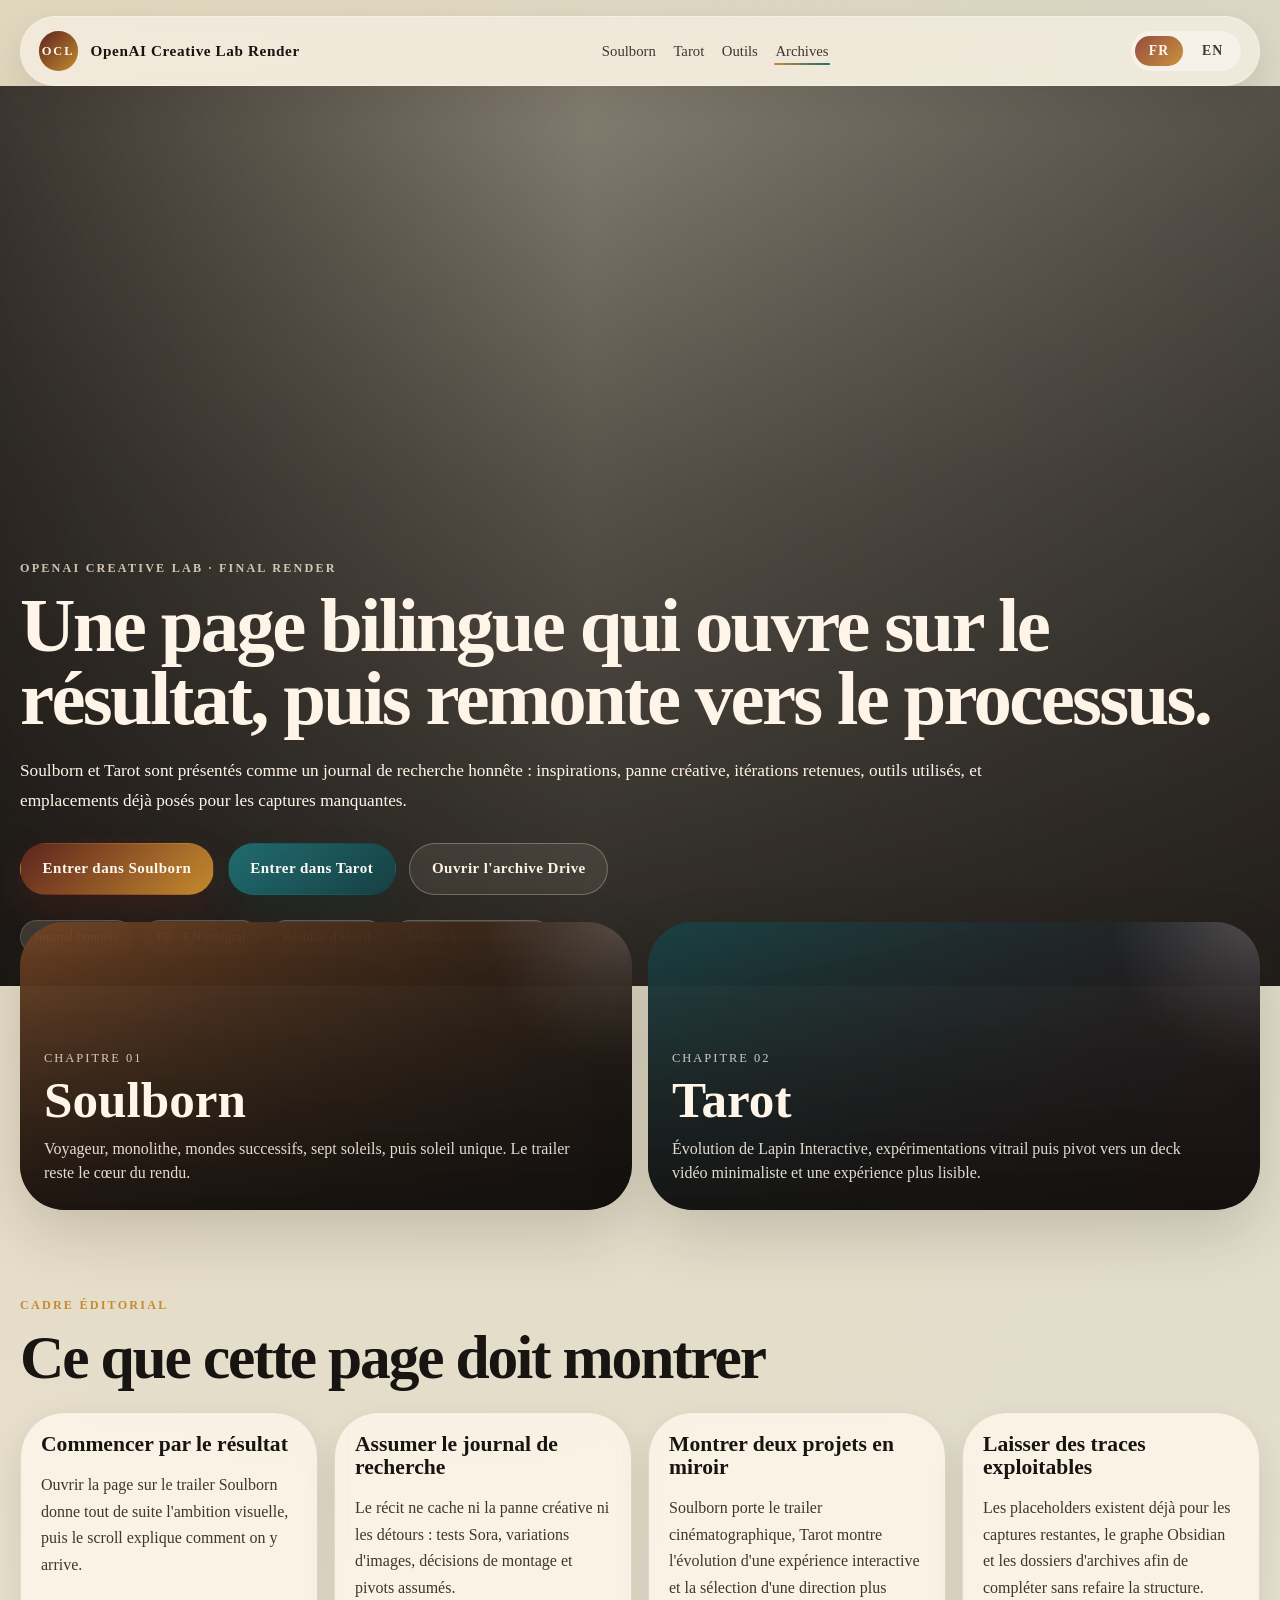
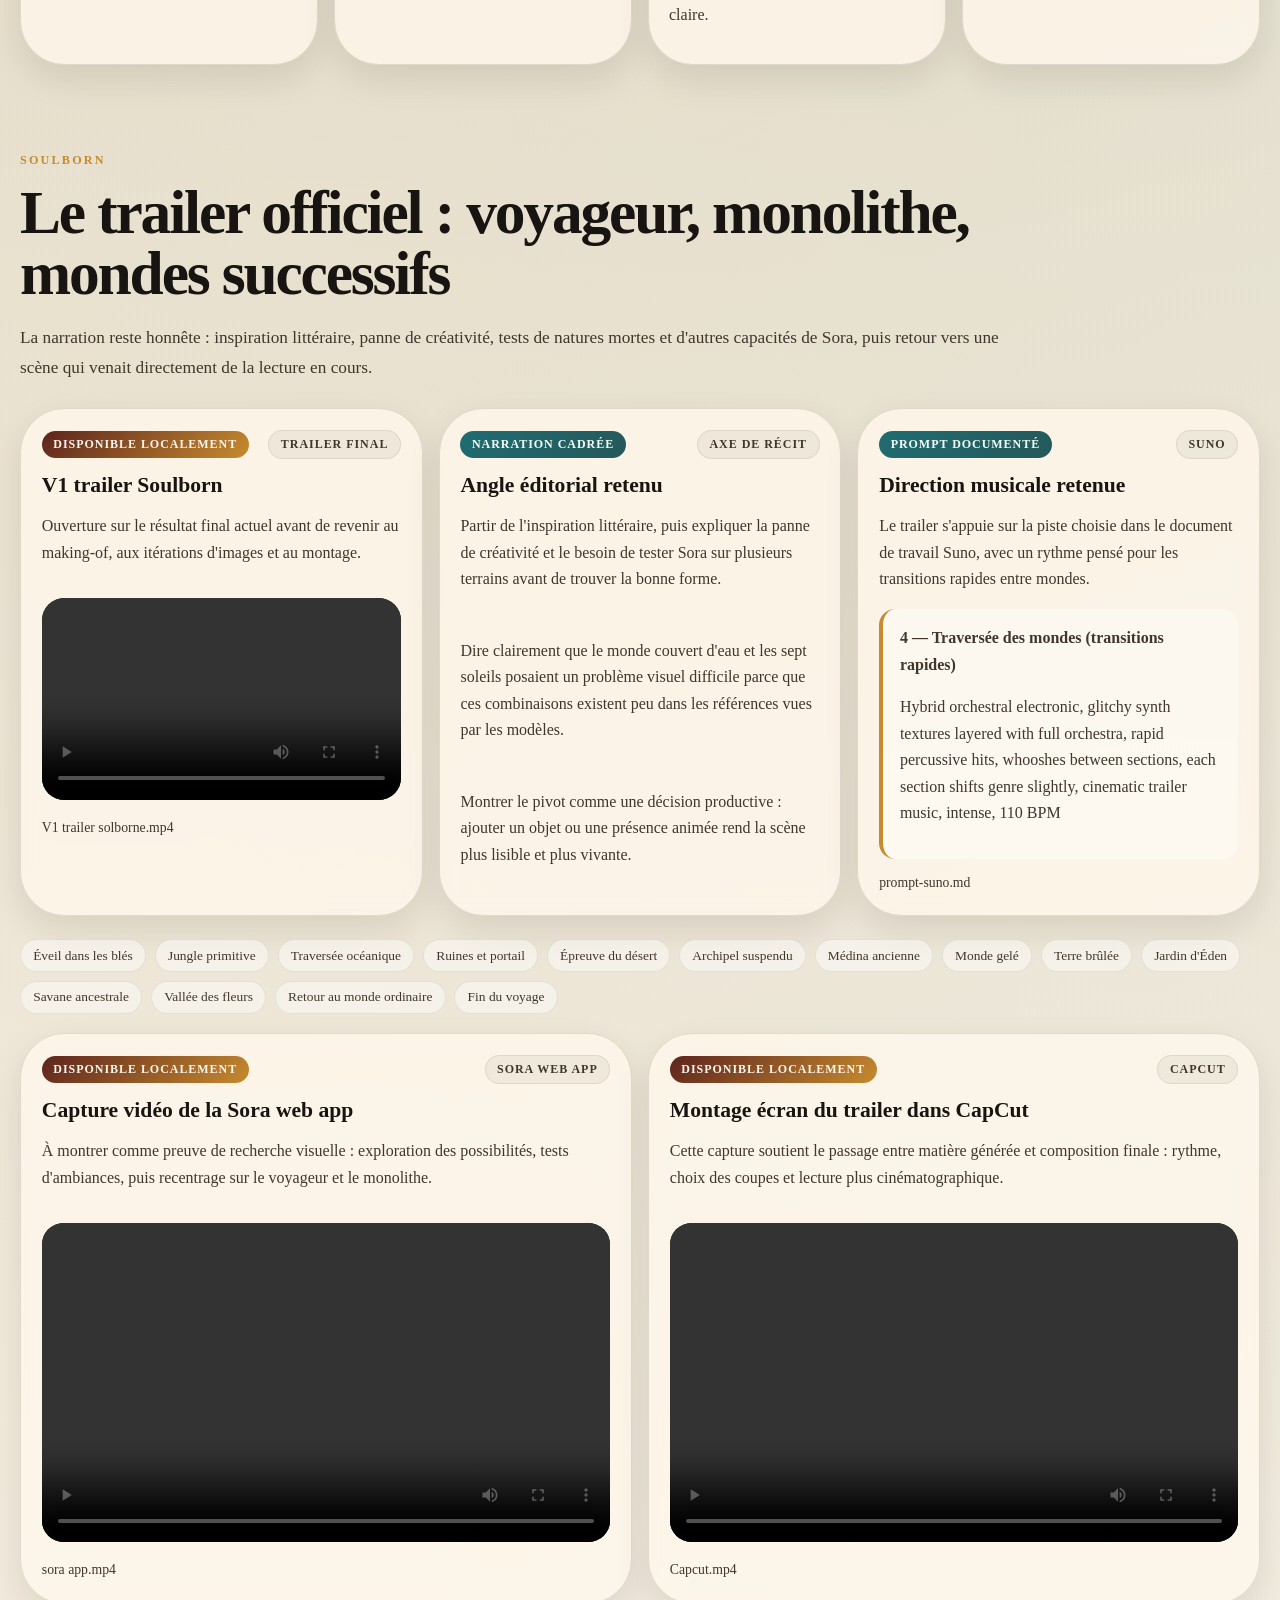
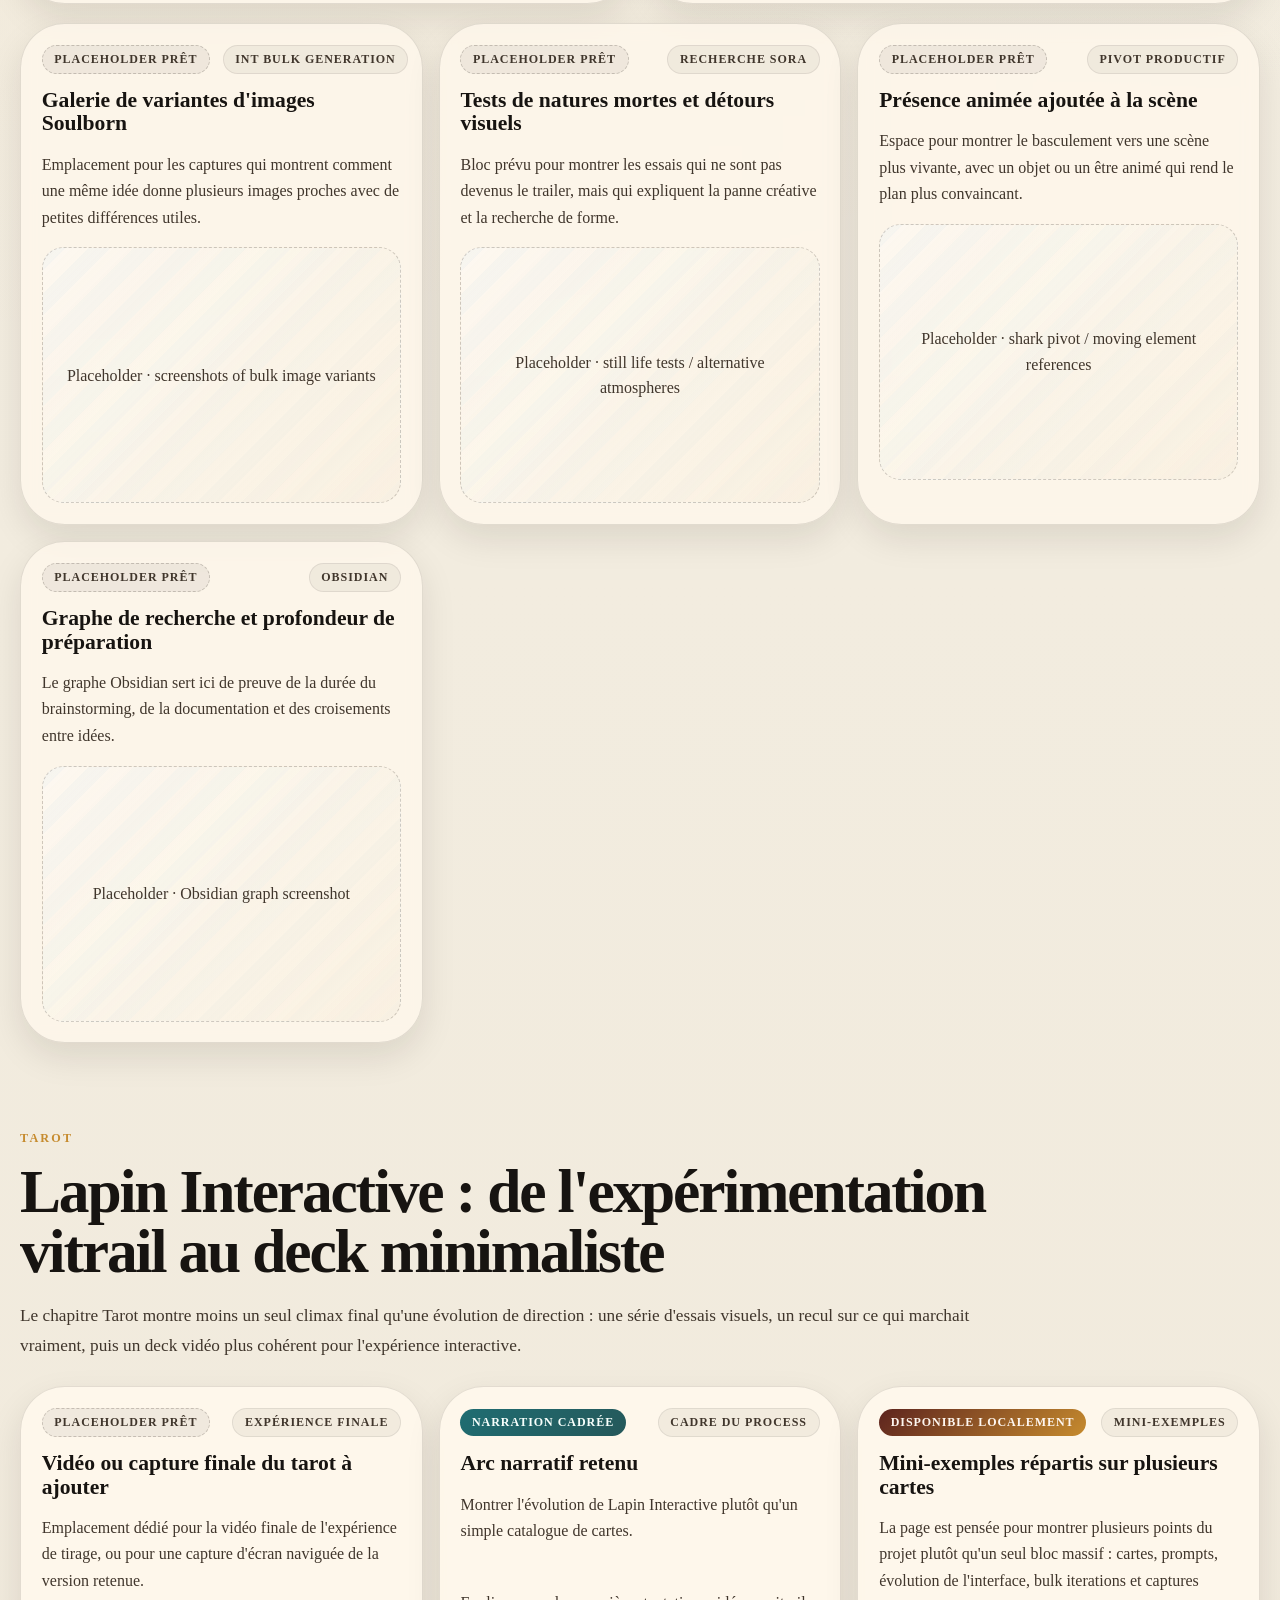
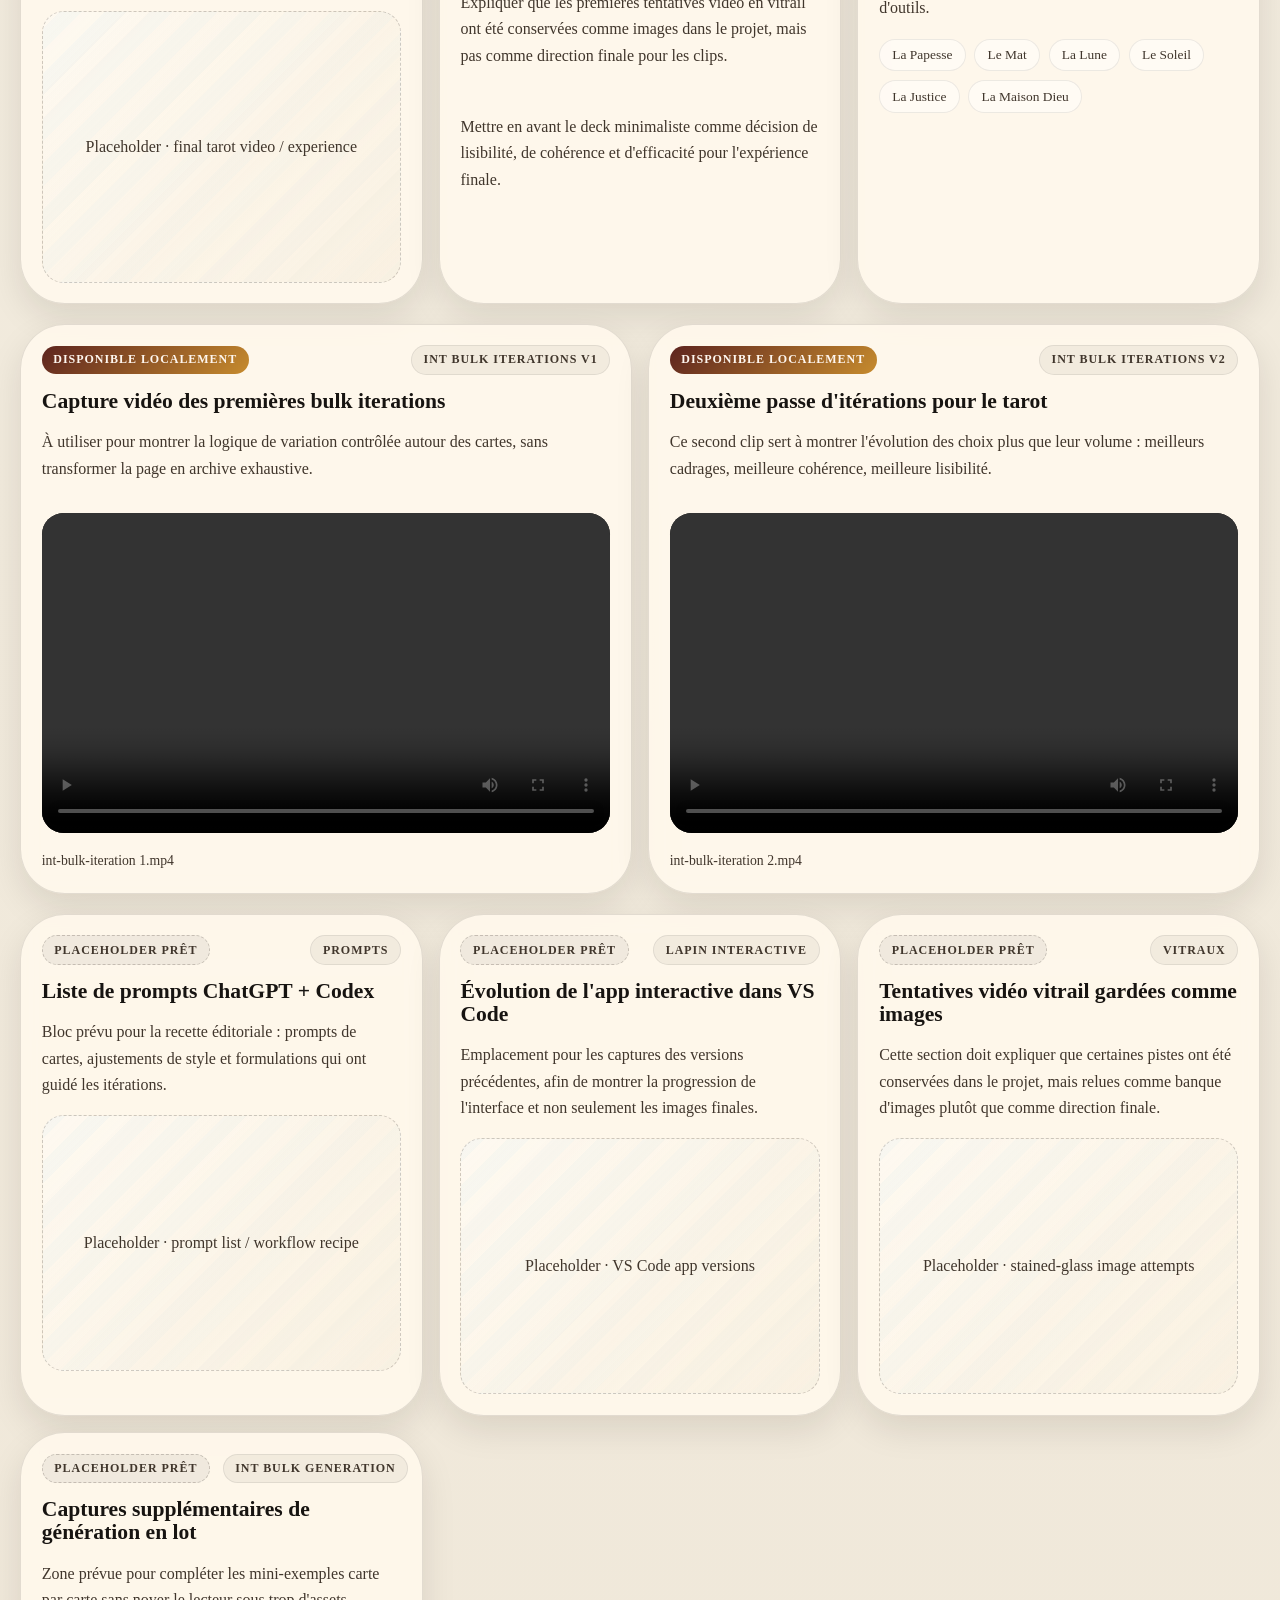
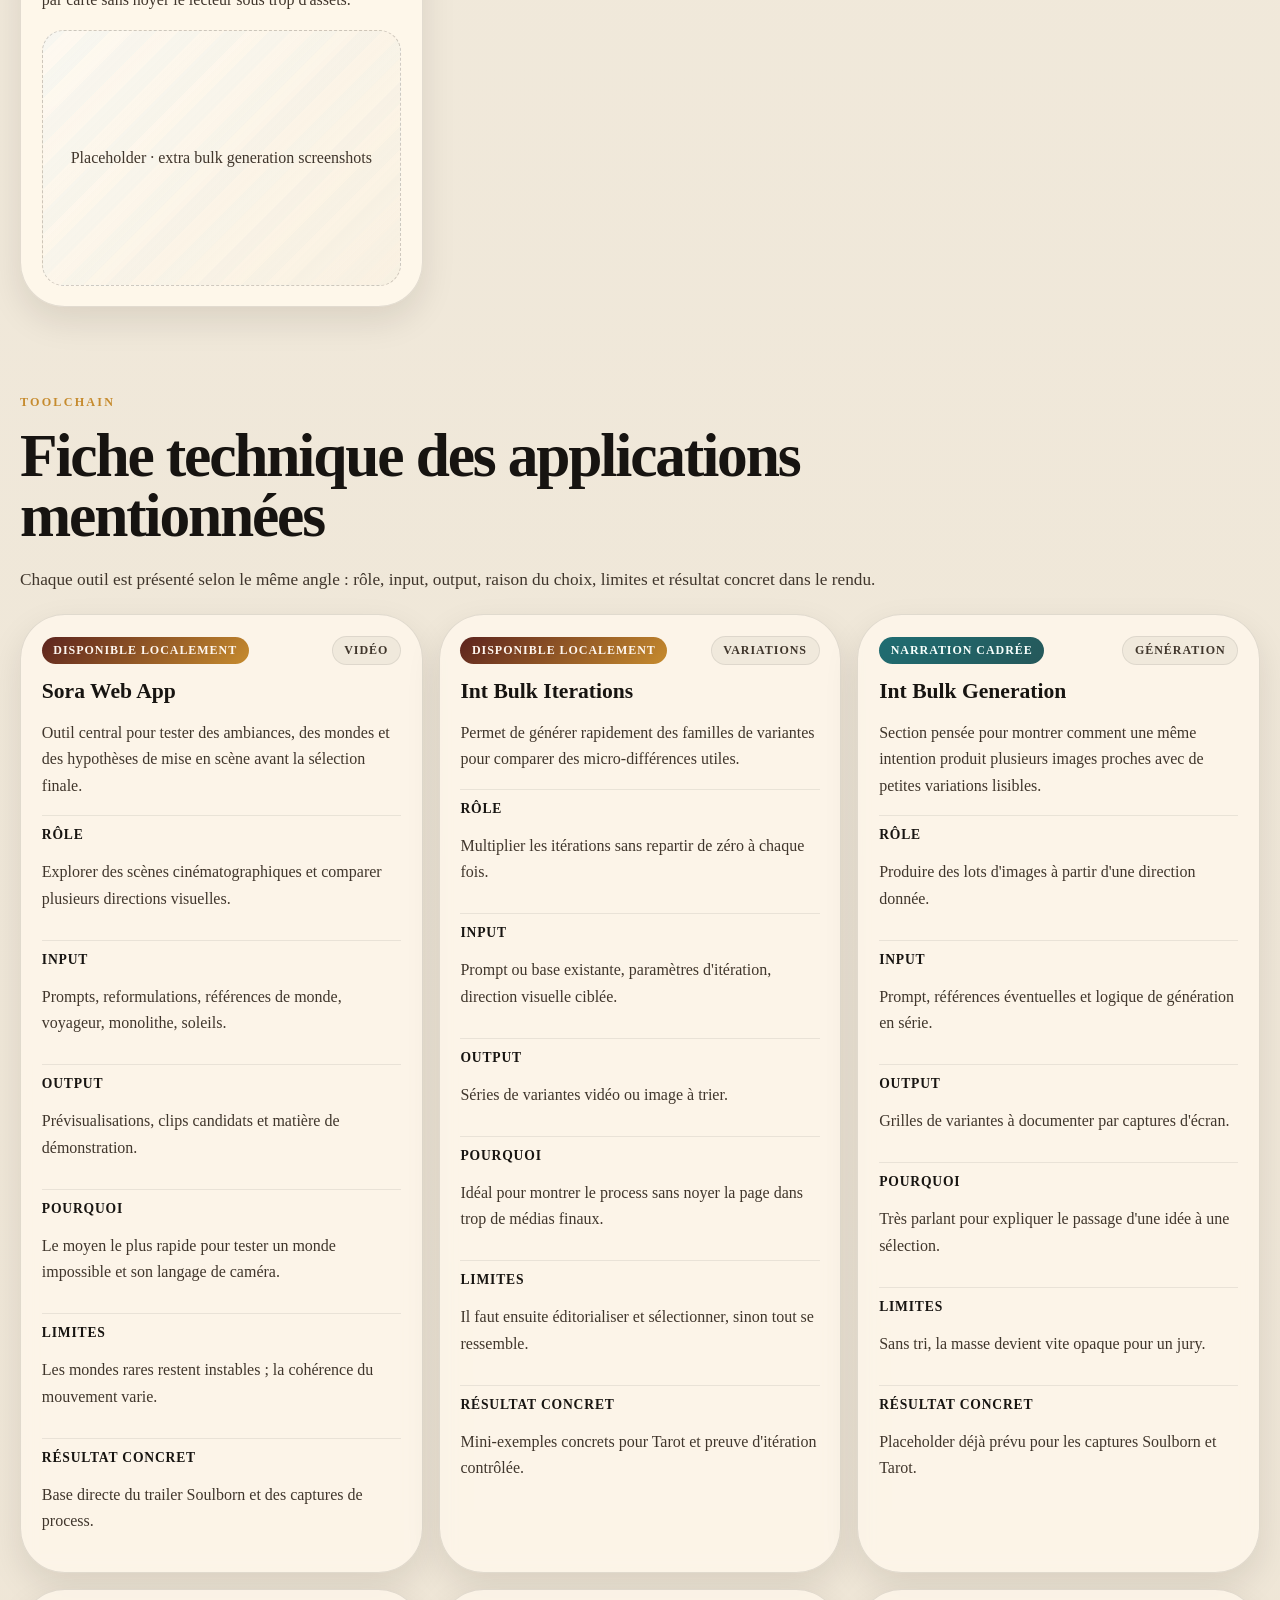
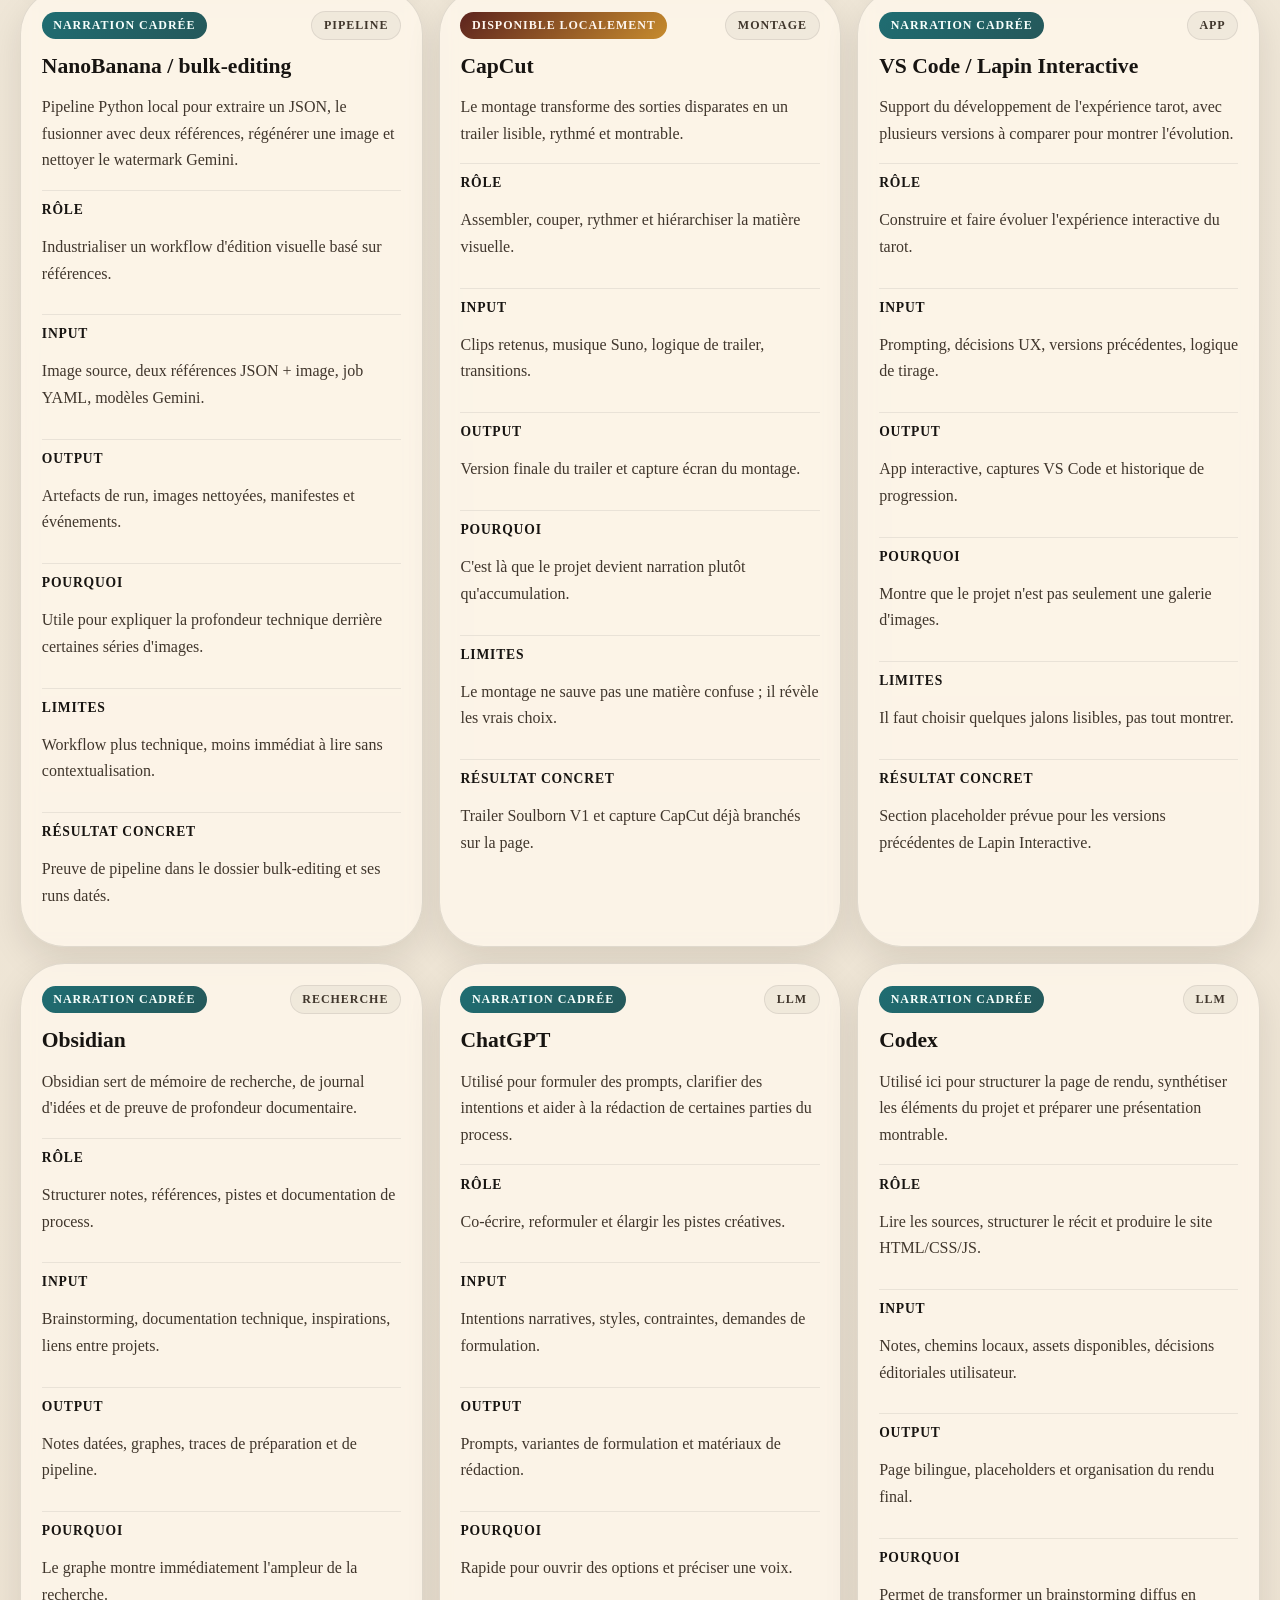
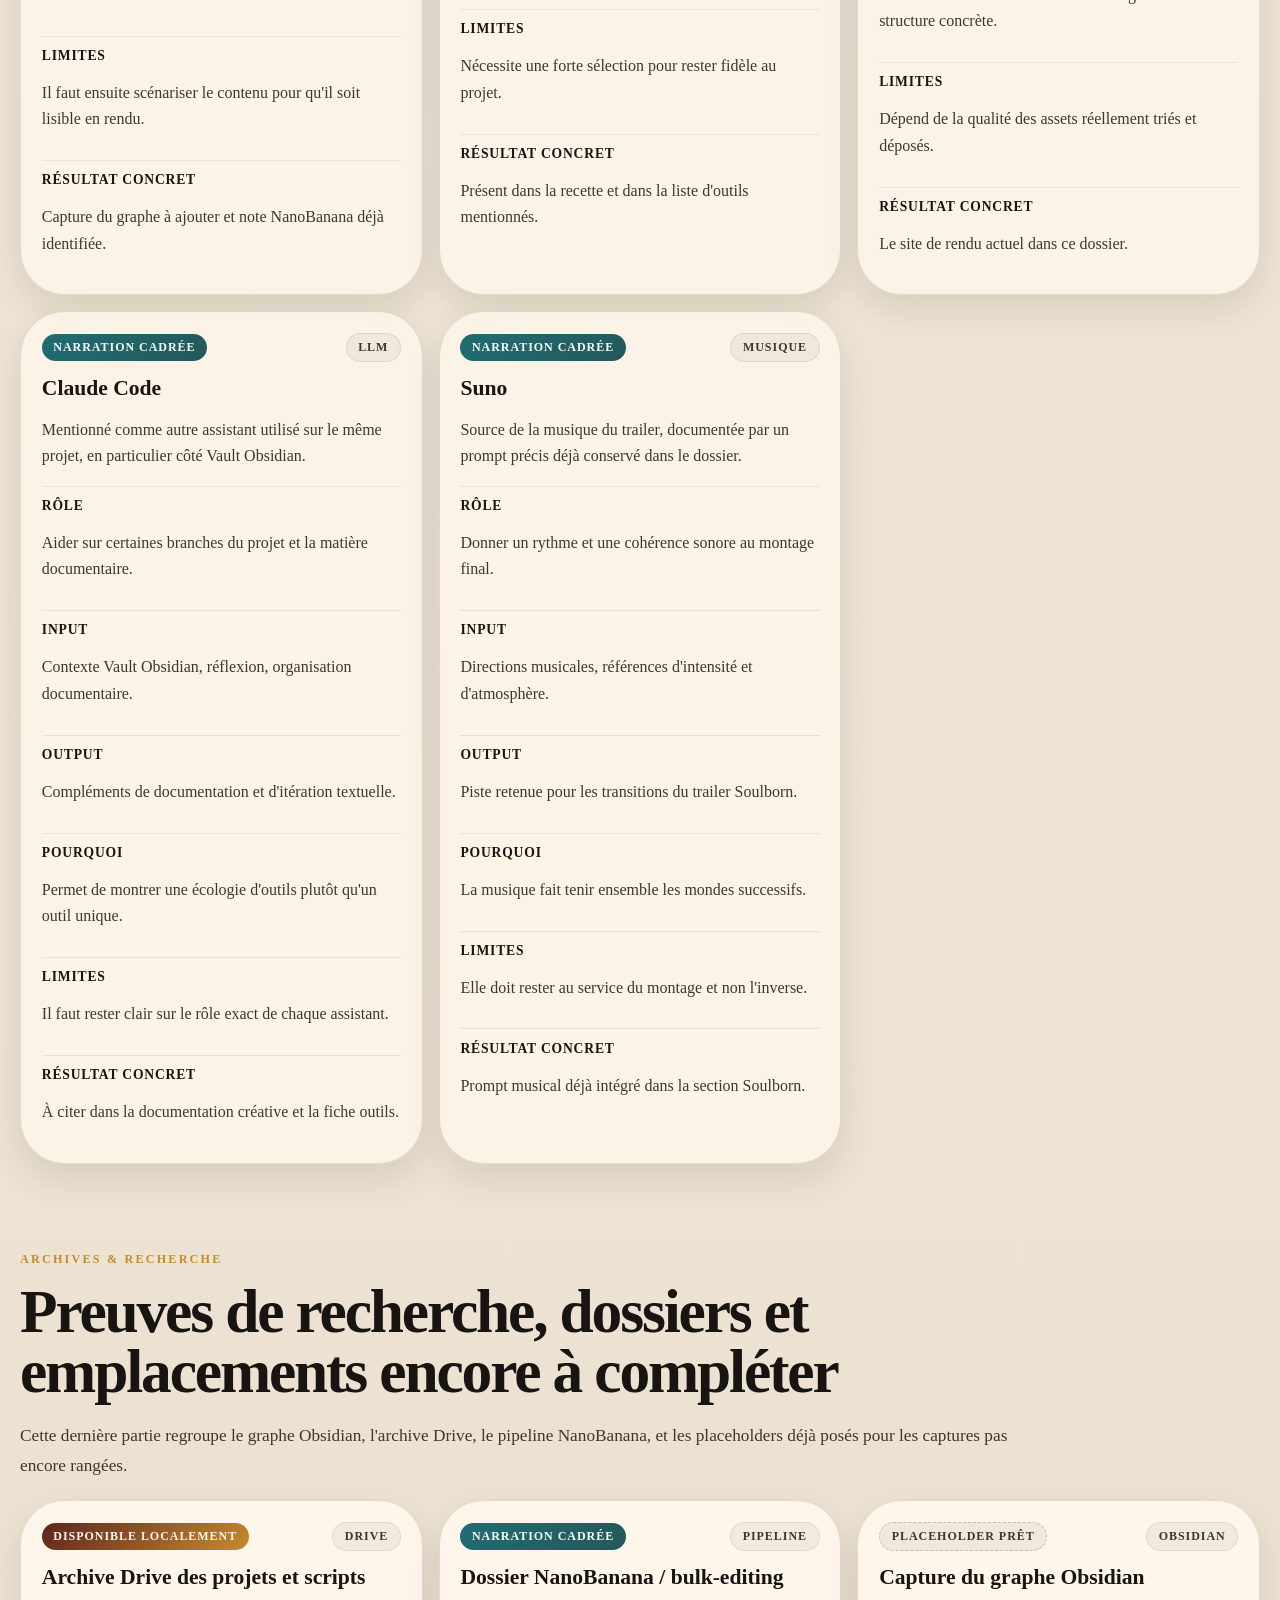
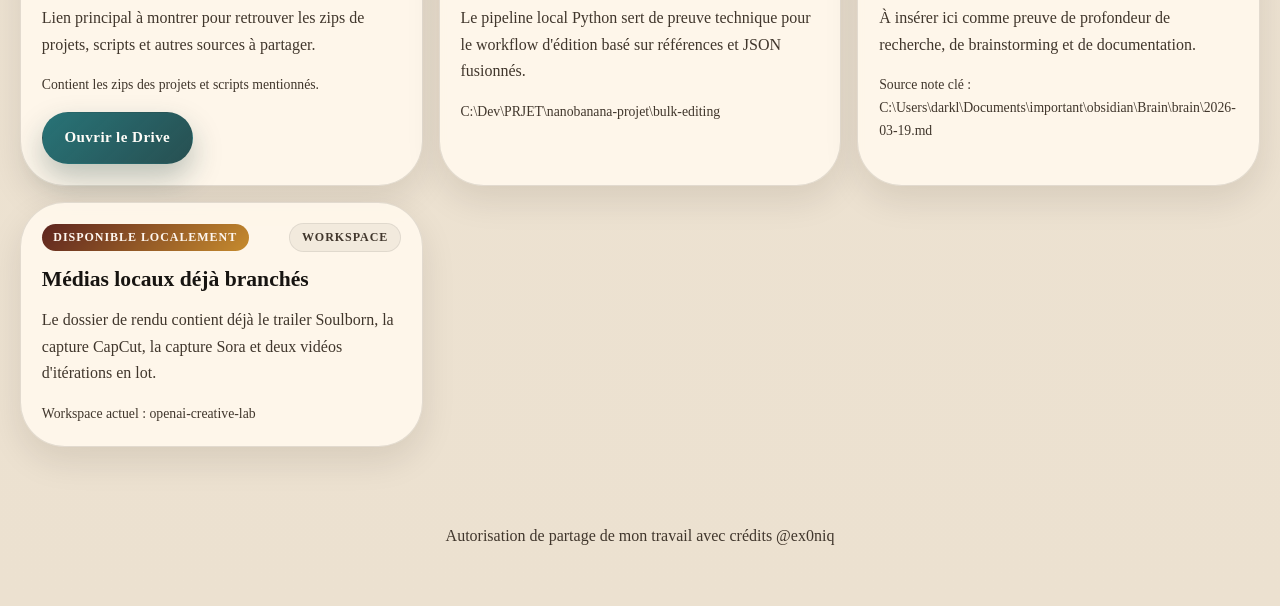
==== index.html @ dbdfe7bd "Add render page and selected assets" ====
<!DOCTYPE html>
<html lang="fr">
  <head>
    <meta charset="UTF-8" />
    <meta name="viewport" content="width=device-width, initial-scale=1.0" />
    <title>OpenAI Creative Lab Render</title>
    <meta
      name="description"
      content="OpenAI Creative Lab render page for Soulborn and Tarot, with bilingual narrative, local videos, process placeholders, and toolchain notes."
    />
    <link rel="stylesheet" href="styles.css" />
  </head>
  <body>
    <div class="page-noise" aria-hidden="true"></div>

    <header class="topbar">
      <a class="brand" href="#top">
        <span class="brand-mark">OCL</span>
        <span class="brand-copy">OpenAI Creative Lab Render</span>
      </a>

      <nav class="topnav" aria-label="Primary">
        <a href="#soulborn" data-i18n="navSoulborn">Soulborn</a>
        <a href="#tarot" data-i18n="navTarot">Tarot</a>
        <a href="#toolchain" data-i18n="navToolchain">Toolchain</a>
        <a href="#archive" data-i18n="navArchive">Archive</a>
      </nav>

      <div class="lang-switch" aria-label="Language selector">
        <button type="button" class="lang-pill is-active" data-lang="fr">FR</button>
        <button type="button" class="lang-pill" data-lang="en">EN</button>
      </div>
    </header>

    <main>
      <section class="hero" id="top">
        <video
          class="hero-video"
          src="V1 trailer solborne.mp4"
          autoplay
          muted
          loop
          playsinline
          preload="auto"
        ></video>
        <div class="hero-scrim"></div>

        <div class="hero-inner reveal">
          <p class="eyebrow" data-i18n="heroEyebrow">OpenAI Creative Lab · Final Render</p>
          <h1 data-i18n="heroTitle">
            Une page bilingue qui ouvre sur le résultat, puis remonte vers le processus.
          </h1>
          <p class="hero-copy" data-i18n="heroCopy">
            Soulborn et Tarot sont présentés comme un journal de recherche honnête : inspirations, panne
            créative, itérations retenues, outils utilisés, et emplacements déjà posés pour les captures
            manquantes.
          </p>

          <div class="hero-actions">
            <a class="button button-primary" href="#soulborn" data-i18n="heroPrimaryCta">Entrer dans Soulborn</a>
            <a class="button button-secondary" href="#tarot" data-i18n="heroSecondaryCta">Entrer dans Tarot</a>
            <a
              class="button button-ghost"
              href="https://drive.google.com/drive/folders/1yjO7AlCOGarD3IdYty0DhSxgMllCjm78?usp=sharing"
              target="_blank"
              rel="noreferrer"
              data-i18n="heroDriveCta"
            >
              Ouvrir l'archive Drive
            </a>
          </div>

          <div class="hero-meta">
            <span class="meta-chip" data-i18n="heroMetaJournal">Journal honnête</span>
            <span class="meta-chip" data-i18n="heroMetaBilingual">FR / EN intégral</span>
            <span class="meta-chip" data-i18n="heroMetaResultFirst">Résultat d'abord</span>
            <span class="meta-chip" data-i18n="heroMetaLocalMedia">Médias locaux branchés</span>
          </div>
        </div>
      </section>

      <section class="portal-strip reveal">
        <a class="portal-card soulborn" href="#soulborn">
          <span class="portal-label" data-i18n="portalSoulbornLabel">Chapitre 01</span>
          <h2 data-i18n="portalSoulbornTitle">Soulborn</h2>
          <p data-i18n="portalSoulbornCopy">
            Voyageur, monolithe, mondes successifs, sept soleils, puis soleil unique. Le trailer reste le
            cœur du rendu.
          </p>
        </a>

        <a class="portal-card tarot" href="#tarot">
          <span class="portal-label" data-i18n="portalTarotLabel">Chapitre 02</span>
          <h2 data-i18n="portalTarotTitle">Tarot</h2>
          <p data-i18n="portalTarotCopy">
            Évolution de Lapin Interactive, expérimentations vitrail puis pivot vers un deck vidéo
            minimaliste et une expérience plus lisible.
          </p>
        </a>
      </section>

      <section class="overview reveal">
        <div class="section-heading">
          <p class="eyebrow" data-i18n="overviewEyebrow">Editorial Frame</p>
          <h2 data-i18n="overviewTitle">Ce que cette page doit montrer</h2>
        </div>
        <div class="overview-grid" id="overview-grid"></div>
      </section>

      <section class="chapter" id="soulborn">
        <div class="section-heading reveal">
          <p class="eyebrow" data-i18n="soulbornEyebrow">Soulborn</p>
          <h2 data-i18n="soulbornTitle">Le trailer officiel : voyageur, monolithe, mondes successifs</h2>
          <p class="section-copy" data-i18n="soulbornLead">
            La narration reste honnête : inspiration littéraire, panne de créativité, tests de natures
            mortes et d'autres capacités de Sora, puis retour vers une scène qui venait directement de la
            lecture en cours.
          </p>
        </div>

        <div class="chapter-grid chapter-grid-feature">
          <article class="panel feature-panel reveal">
            <div class="panel-head">
              <span class="status status-live" data-i18n="statusAvailable">Disponible localement</span>
              <span class="panel-tag" data-i18n="soulbornFeatureTag">Final trailer</span>
            </div>
            <h3 data-i18n="soulbornFeatureTitle">V1 trailer Soulborn</h3>
            <p data-i18n="soulbornFeatureCopy">
              Ouverture sur le résultat final actuel avant de revenir au making-of, aux itérations
              d'images et au montage.
            </p>
            <video controls preload="metadata" playsinline class="media-frame" src="V1 trailer solborne.mp4"></video>
            <p class="asset-note">V1 trailer solborne.mp4</p>
          </article>

          <article class="panel narrative-panel reveal">
            <div class="panel-head">
              <span class="status status-note" data-i18n="statusCurated">Curated narrative</span>
              <span class="panel-tag" data-i18n="soulbornNarrativeTag">Story frame</span>
            </div>
            <h3 data-i18n="soulbornNarrativeTitle">Angle éditorial retenu</h3>
            <div class="stacked-copy">
              <p data-i18n="soulbornNarrativePoint1">
                Partir de l'inspiration littéraire, puis expliquer la panne de créativité et le besoin de
                tester Sora sur plusieurs terrains avant de trouver la bonne forme.
              </p>
              <p data-i18n="soulbornNarrativePoint2">
                Dire clairement que le monde couvert d'eau et les sept soleils posaient un problème visuel
                difficile parce que ces combinaisons existent peu dans les références vues par les modèles.
              </p>
              <p data-i18n="soulbornNarrativePoint3">
                Montrer le pivot comme une décision productive : ajouter un objet ou une présence animée
                rend la scène plus lisible et plus vivante.
              </p>
            </div>
          </article>

          <article class="panel music-panel reveal">
            <div class="panel-head">
              <span class="status status-note" data-i18n="statusPrompt">Prompt documenté</span>
              <span class="panel-tag">Suno</span>
            </div>
            <h3 data-i18n="sunoTitle">Direction musicale retenue</h3>
            <p data-i18n="sunoCopy">
              Le trailer s'appuie sur la piste choisie dans le document de travail Suno, avec un rythme
              pensé pour les transitions rapides entre mondes.
            </p>
            <blockquote class="prompt-quote">
              <p class="prompt-title">4 — Traversée des mondes (transitions rapides)</p>
              <p id="suno-prompt"></p>
            </blockquote>
            <p class="asset-note">prompt-suno.md</p>
          </article>
        </div>

        <div class="tag-ribbon reveal" id="soulborn-worlds"></div>

        <div class="media-grid" id="soulborn-media"></div>
        <div class="placeholder-grid" id="soulborn-placeholders"></div>
      </section>

      <section class="chapter chapter-alt" id="tarot">
        <div class="section-heading reveal">
          <p class="eyebrow" data-i18n="tarotEyebrow">Tarot</p>
          <h2 data-i18n="tarotTitle">Lapin Interactive : de l'expérimentation vitrail au deck minimaliste</h2>
          <p class="section-copy" data-i18n="tarotLead">
            Le chapitre Tarot montre moins un seul climax final qu'une évolution de direction : une série
            d'essais visuels, un recul sur ce qui marchait vraiment, puis un deck vidéo plus cohérent pour
            l'expérience interactive.
          </p>
        </div>

        <div class="chapter-grid">
          <article class="panel feature-panel reveal">
            <div class="panel-head">
              <span class="status status-placeholder" data-i18n="statusPlaceholder">Placeholder prêt</span>
              <span class="panel-tag" data-i18n="tarotFeatureTag">Final experience</span>
            </div>
            <h3 data-i18n="tarotFeatureTitle">Vidéo ou capture finale du tarot à ajouter</h3>
            <p data-i18n="tarotFeatureCopy">
              Emplacement dédié pour la vidéo finale de l'expérience de tirage, ou pour une capture
              d'écran naviguée de la version retenue.
            </p>
            <div class="placeholder-art placeholder-art-video">
              <span data-i18n="placeholderVideoFinal">Placeholder · final tarot video / experience</span>
            </div>
          </article>

          <article class="panel narrative-panel reveal">
            <div class="panel-head">
              <span class="status status-note" data-i18n="statusCurated">Curated narrative</span>
              <span class="panel-tag" data-i18n="tarotNarrativeTag">Process frame</span>
            </div>
            <h3 data-i18n="tarotNarrativeTitle">Arc narratif retenu</h3>
            <div class="stacked-copy">
              <p data-i18n="tarotNarrativePoint1">
                Montrer l'évolution de Lapin Interactive plutôt qu'un simple catalogue de cartes.
              </p>
              <p data-i18n="tarotNarrativePoint2">
                Expliquer que les premières tentatives vidéo en vitrail ont été conservées comme images dans
                le projet, mais pas comme direction finale pour les clips.
              </p>
              <p data-i18n="tarotNarrativePoint3">
                Mettre en avant le deck minimaliste comme décision de lisibilité, de cohérence et
                d'efficacité pour l'expérience finale.
              </p>
            </div>
          </article>

          <article class="panel narrative-panel reveal">
            <div class="panel-head">
              <span class="status status-live" data-i18n="statusAvailable">Disponible localement</span>
              <span class="panel-tag" data-i18n="tarotSamplesTag">Mini examples</span>
            </div>
            <h3 data-i18n="tarotSamplesTitle">Mini-exemples répartis sur plusieurs cartes</h3>
            <p data-i18n="tarotSamplesCopy">
              La page est pensée pour montrer plusieurs points du projet plutôt qu'un seul bloc massif :
              cartes, prompts, évolution de l'interface, bulk iterations et captures d'outils.
            </p>
            <div class="tag-cloud" id="tarot-cards"></div>
          </article>
        </div>

        <div class="media-grid" id="tarot-media"></div>
        <div class="placeholder-grid" id="tarot-placeholders"></div>
      </section>

      <section class="chapter" id="toolchain">
        <div class="section-heading reveal">
          <p class="eyebrow" data-i18n="toolchainEyebrow">Toolchain</p>
          <h2 data-i18n="toolchainTitle">Fiche technique des applications mentionnées</h2>
          <p class="section-copy" data-i18n="toolchainLead">
            Chaque outil est présenté selon le même angle : rôle, input, output, raison du choix, limites
            et résultat concret dans le rendu.
          </p>
        </div>

        <div class="tool-grid" id="tool-grid"></div>
      </section>

      <section class="chapter chapter-alt" id="archive">
        <div class="section-heading reveal">
          <p class="eyebrow" data-i18n="archiveEyebrow">Archive & Research</p>
          <h2 data-i18n="archiveTitle">Preuves de recherche, dossiers et emplacements encore à compléter</h2>
          <p class="section-copy" data-i18n="archiveLead">
            Cette dernière partie regroupe le graphe Obsidian, l'archive Drive, le pipeline NanoBanana, et
            les placeholders déjà posés pour les captures pas encore rangées.
          </p>
        </div>

        <div class="archive-grid" id="archive-grid"></div>
      </section>
    </main>

    <footer class="footer">
      <p data-i18n="footerCredit">Autorisation de partage de mon travail avec crédits @ex0niq</p>
    </footer>

    <script src="app.js"></script>
  </body>
</html>
---- styles.css ----
:root {
  --bg: #f2ecdf;
  --bg-soft: #efe5d4;
  --paper: rgba(255, 248, 236, 0.78);
  --paper-strong: rgba(255, 248, 236, 0.92);
  --ink: #171411;
  --ink-soft: #40362c;
  --line: rgba(31, 24, 19, 0.12);
  --line-strong: rgba(31, 24, 19, 0.2);
  --gold: #c68b2e;
  --ember: #8f4336;
  --wine: #5d241e;
  --teal: #1f6d72;
  --teal-soft: #9dc9c3;
  --shadow: 0 22px 60px rgba(34, 24, 14, 0.16);
  --shadow-soft: 0 14px 34px rgba(34, 24, 14, 0.1);
  --radius-lg: 2rem;
  --radius-xl: 2.8rem;
  --radius-pill: 999px;
  --max-width: 1240px;
  --topbar-height: 84px;
}

* {
  box-sizing: border-box;
}

html {
  scroll-behavior: smooth;
}

body {
  margin: 0;
  font-family: Georgia, "Times New Roman", serif;
  color: var(--ink);
  background:
    radial-gradient(circle at top left, rgba(198, 139, 46, 0.18), transparent 30%),
    radial-gradient(circle at top right, rgba(31, 109, 114, 0.12), transparent 28%),
    linear-gradient(180deg, #f7f1e6 0%, var(--bg) 32%, #ece1d0 100%);
  min-height: 100vh;
}

body::selection {
  background: rgba(198, 139, 46, 0.25);
}

.page-noise {
  position: fixed;
  inset: 0;
  pointer-events: none;
  opacity: 0.06;
  z-index: 1;
  background-image:
    radial-gradient(circle at 20% 20%, rgba(0, 0, 0, 0.45) 0.5px, transparent 0.7px),
    radial-gradient(circle at 80% 40%, rgba(0, 0, 0, 0.35) 0.5px, transparent 0.8px),
    radial-gradient(circle at 40% 80%, rgba(0, 0, 0, 0.32) 0.5px, transparent 0.9px);
  background-size: 14px 14px, 18px 18px, 22px 22px;
}

.topbar {
  position: sticky;
  top: 0;
  z-index: 30;
  display: flex;
  align-items: center;
  justify-content: space-between;
  gap: 1.25rem;
  width: min(calc(100% - 2rem), var(--max-width));
  margin: 1rem auto 0;
  padding: 0.9rem 1.1rem;
  border: 1px solid rgba(255, 255, 255, 0.28);
  border-radius: var(--radius-pill);
  backdrop-filter: blur(18px);
  background: rgba(247, 240, 227, 0.72);
  box-shadow: var(--shadow-soft);
}

.brand {
  display: inline-flex;
  align-items: center;
  gap: 0.8rem;
  color: inherit;
  text-decoration: none;
  min-width: 0;
}

.brand-mark {
  display: grid;
  place-items: center;
  width: 2.45rem;
  height: 2.45rem;
  border-radius: 50%;
  background: linear-gradient(135deg, var(--wine), var(--gold));
  color: #fff7ee;
  font-size: 0.78rem;
  font-weight: 700;
  letter-spacing: 0.16em;
}

.brand-copy {
  font-size: 0.95rem;
  font-weight: 700;
  letter-spacing: 0.04em;
  white-space: nowrap;
}

.topnav {
  display: flex;
  align-items: center;
  gap: 0.9rem;
}

.topnav a {
  position: relative;
  color: var(--ink-soft);
  text-decoration: none;
  font-size: 0.92rem;
  padding: 0.15rem 0.1rem;
}

.topnav a::after {
  content: "";
  position: absolute;
  left: 0;
  bottom: -0.2rem;
  width: 100%;
  height: 2px;
  border-radius: 999px;
  transform: scaleX(0);
  transform-origin: left;
  background: linear-gradient(90deg, var(--gold), var(--teal));
  transition: transform 180ms ease;
}

.topnav a:hover::after,
.topnav a.is-active::after {
  transform: scaleX(1);
}

.lang-switch {
  display: inline-flex;
  align-items: center;
  gap: 0.35rem;
  padding: 0.28rem;
  border-radius: var(--radius-pill);
  background: rgba(255, 255, 255, 0.38);
}

.lang-pill {
  border: 0;
  border-radius: var(--radius-pill);
  padding: 0.45rem 0.85rem;
  font: inherit;
  font-size: 0.86rem;
  font-weight: 700;
  letter-spacing: 0.08em;
  color: var(--ink-soft);
  background: transparent;
  cursor: pointer;
  transition:
    transform 150ms ease,
    background 180ms ease,
    color 180ms ease;
}

.lang-pill:hover {
  transform: translateY(-1px);
}

.lang-pill.is-active {
  background: linear-gradient(135deg, rgba(143, 67, 54, 0.95), rgba(198, 139, 46, 0.92));
  color: #fff8ef;
}

main {
  position: relative;
  z-index: 2;
}

.hero {
  position: relative;
  min-height: 100dvh;
  overflow: hidden;
  display: flex;
  align-items: flex-end;
  padding: calc(var(--topbar-height) + 3.5rem) 1rem 2rem;
}

.hero-video,
.hero-scrim {
  position: absolute;
  inset: 0;
}

.hero-video {
  width: 100%;
  height: 100%;
  object-fit: cover;
  filter: saturate(0.9) contrast(1.04) brightness(0.7);
}

.hero-scrim {
  background:
    linear-gradient(180deg, rgba(18, 14, 12, 0.22) 0%, rgba(18, 14, 12, 0.54) 45%, rgba(18, 14, 12, 0.84) 100%),
    linear-gradient(90deg, rgba(18, 14, 12, 0.74) 0%, rgba(18, 14, 12, 0.28) 46%, rgba(18, 14, 12, 0.58) 100%);
}

.hero-inner {
  position: relative;
  width: min(100%, var(--max-width));
  margin: 0 auto;
  color: #fff4e8;
}

.eyebrow {
  margin: 0 0 0.9rem;
  text-transform: uppercase;
  letter-spacing: 0.18em;
  font-size: 0.76rem;
  font-weight: 700;
  color: rgba(255, 239, 219, 0.78);
}

.hero h1,
.section-heading h2 {
  margin: 0;
  font-size: clamp(2.8rem, 6vw, 5.8rem);
  line-height: 0.95;
  letter-spacing: -0.035em;
}

.hero-copy,
.section-copy {
  max-width: 62rem;
  margin: 1.25rem 0 0;
  font-size: 1.08rem;
  line-height: 1.72;
}

.hero-actions {
  display: flex;
  flex-wrap: wrap;
  gap: 0.85rem;
  margin-top: 1.7rem;
}

.button {
  display: inline-flex;
  align-items: center;
  justify-content: center;
  gap: 0.55rem;
  min-height: 3.25rem;
  padding: 0.9rem 1.35rem;
  border-radius: var(--radius-pill);
  border: 1px solid transparent;
  text-decoration: none;
  font-size: 0.94rem;
  font-weight: 700;
  letter-spacing: 0.03em;
  transition:
    transform 170ms cubic-bezier(0.25, 0.46, 0.45, 0.94),
    box-shadow 180ms ease,
    background 180ms ease,
    border-color 180ms ease;
}

.button:hover {
  transform: translateY(-1px) scale(1.03);
}

.button-primary {
  color: #fff8ef;
  background: linear-gradient(135deg, var(--wine), var(--gold));
  box-shadow: 0 16px 34px rgba(93, 36, 30, 0.3);
}

.button-secondary {
  color: #fffdf8;
  background: linear-gradient(135deg, rgba(31, 109, 114, 0.96), rgba(21, 66, 69, 0.92));
  box-shadow: 0 14px 30px rgba(18, 56, 58, 0.28);
}

.button-ghost {
  color: #fff3e2;
  border-color: rgba(255, 240, 217, 0.28);
  background: rgba(255, 240, 217, 0.08);
}

.hero-meta {
  display: flex;
  flex-wrap: wrap;
  gap: 0.6rem;
  margin-top: 1.6rem;
}

.meta-chip {
  display: inline-flex;
  align-items: center;
  gap: 0.35rem;
  padding: 0.5rem 0.8rem;
  border-radius: var(--radius-pill);
  background: rgba(255, 245, 228, 0.14);
  border: 1px solid rgba(255, 239, 219, 0.16);
  font-size: 0.84rem;
}

.portal-strip,
.overview,
.chapter,
.footer {
  width: min(calc(100% - 2rem), var(--max-width));
  margin: 0 auto;
}

.portal-strip {
  display: grid;
  grid-template-columns: repeat(2, minmax(0, 1fr));
  gap: 1rem;
  margin-top: -4rem;
}

.portal-card {
  position: relative;
  display: flex;
  flex-direction: column;
  justify-content: flex-end;
  min-height: 18rem;
  padding: 1.5rem;
  border-radius: var(--radius-xl);
  overflow: hidden;
  text-decoration: none;
  color: #fff5e8;
  box-shadow: var(--shadow);
  isolation: isolate;
  transition:
    transform 180ms ease,
    box-shadow 180ms ease;
}

.portal-card::before {
  content: "";
  position: absolute;
  inset: 0;
  z-index: -1;
  background:
    linear-gradient(180deg, rgba(17, 14, 12, 0.08), rgba(17, 14, 12, 0.85)),
    radial-gradient(circle at top right, rgba(255, 255, 255, 0.22), transparent 22%);
}

.portal-card.soulborn {
  background:
    linear-gradient(130deg, rgba(20, 17, 15, 0.38), rgba(20, 17, 15, 0.68)),
    linear-gradient(135deg, rgba(196, 112, 54, 0.92), rgba(42, 35, 28, 0.94));
}

.portal-card.tarot {
  background:
    linear-gradient(130deg, rgba(17, 15, 14, 0.38), rgba(17, 15, 14, 0.68)),
    linear-gradient(135deg, rgba(31, 109, 114, 0.94), rgba(86, 39, 50, 0.94));
}

.portal-card:hover {
  transform: translateY(-6px);
}

.portal-label {
  font-size: 0.78rem;
  letter-spacing: 0.16em;
  text-transform: uppercase;
  opacity: 0.78;
}

.portal-card h2 {
  margin: 0.55rem 0 0;
  font-size: clamp(2.2rem, 4vw, 4rem);
  line-height: 0.96;
}

.portal-card p {
  max-width: 34rem;
  margin: 0.8rem 0 0;
  line-height: 1.55;
  color: rgba(255, 247, 236, 0.88);
}

.overview,
.chapter {
  padding-top: 5.5rem;
}

.section-heading {
  max-width: 66rem;
}

.section-heading .eyebrow {
  color: var(--gold);
}

.section-heading h2 {
  font-size: clamp(2.3rem, 4.8vw, 4.7rem);
  line-height: 0.98;
  color: var(--ink);
}

.section-copy {
  color: var(--ink-soft);
}

.overview-grid,
.chapter-grid,
.media-grid,
.placeholder-grid,
.tool-grid,
.archive-grid {
  display: grid;
  gap: 1rem;
}

.overview-grid {
  margin-top: 1.5rem;
  grid-template-columns: repeat(4, minmax(0, 1fr));
}

.chapter-grid {
  margin-top: 1.6rem;
  grid-template-columns: repeat(3, minmax(0, 1fr));
}

.chapter-grid-feature {
  align-items: stretch;
}

.media-grid {
  margin-top: 1.2rem;
  grid-template-columns: repeat(2, minmax(0, 1fr));
}

.placeholder-grid,
.tool-grid,
.archive-grid {
  margin-top: 1.2rem;
  grid-template-columns: repeat(3, minmax(0, 1fr));
}

.panel,
.overview-card,
.media-card,
.placeholder-card,
.tool-card,
.archive-card {
  background: var(--paper);
  border: 1px solid var(--line);
  border-radius: var(--radius-xl);
  box-shadow: var(--shadow-soft);
  backdrop-filter: blur(8px);
}

.panel,
.media-card,
.placeholder-card,
.tool-card,
.archive-card {
  padding: 1.3rem;
}

.overview-card {
  padding: 1.25rem;
}

.panel-head,
.card-head {
  display: flex;
  align-items: center;
  justify-content: space-between;
  gap: 0.8rem;
  margin-bottom: 0.95rem;
}

.status,
.panel-tag,
.card-tag {
  display: inline-flex;
  align-items: center;
  white-space: nowrap;
  padding: 0.38rem 0.72rem;
  border-radius: var(--radius-pill);
  font-size: 0.75rem;
  font-weight: 700;
  letter-spacing: 0.08em;
  text-transform: uppercase;
}

.status-live {
  color: #fef6ef;
  background: linear-gradient(135deg, var(--wine), var(--gold));
}

.status-note {
  color: #f7fffc;
  background: linear-gradient(135deg, var(--teal), #25585a);
}

.status-placeholder {
  color: var(--ink-soft);
  background: rgba(23, 20, 17, 0.06);
  border: 1px dashed var(--line-strong);
}

.panel-tag,
.card-tag {
  color: var(--ink-soft);
  background: rgba(23, 20, 17, 0.05);
  border: 1px solid rgba(23, 20, 17, 0.08);
}

.panel h3,
.media-card h3,
.placeholder-card h3,
.tool-card h3,
.archive-card h3,
.overview-card h3 {
  margin: 0;
  font-size: 1.35rem;
  line-height: 1.08;
}

.panel p,
.media-card p,
.placeholder-card p,
.tool-card p,
.archive-card p,
.overview-card p,
.asset-note,
.meta-line {
  color: var(--ink-soft);
  line-height: 1.66;
}

.stacked-copy {
  display: grid;
  gap: 0.8rem;
}

.prompt-quote {
  margin: 1rem 0 0;
  padding: 1rem 1.05rem;
  border-left: 4px solid var(--gold);
  border-radius: 1rem;
  background: rgba(255, 255, 255, 0.38);
}

.prompt-title {
  margin: 0 0 0.65rem;
  font-weight: 700;
  color: var(--ink);
}

.media-frame {
  width: 100%;
  margin-top: 1rem;
  border-radius: 1.4rem;
  background: #0c0c0c;
  aspect-ratio: 16 / 9;
}

.asset-note,
.meta-line {
  margin: 0.8rem 0 0;
  font-size: 0.86rem;
}

.tag-ribbon,
.tag-cloud {
  display: flex;
  flex-wrap: wrap;
  gap: 0.55rem;
  margin-top: 1.1rem;
}

.tag-ribbon {
  margin-top: 1.45rem;
}

.world-tag,
.card-tag-pill {
  padding: 0.46rem 0.76rem;
  border-radius: var(--radius-pill);
  background: rgba(255, 255, 255, 0.46);
  border: 1px solid rgba(23, 20, 17, 0.08);
  color: var(--ink-soft);
  font-size: 0.84rem;
}

.media-card video {
  width: 100%;
  margin-top: 0.95rem;
  border-radius: 1.35rem;
  background: #0c0c0c;
  aspect-ratio: 16 / 9;
}

.placeholder-art {
  display: grid;
  place-items: center;
  min-height: 16rem;
  margin-top: 1rem;
  padding: 1rem;
  border-radius: 1.35rem;
  border: 1px dashed var(--line-strong);
  background:
    linear-gradient(135deg, rgba(255, 255, 255, 0.46), rgba(249, 240, 224, 0.75)),
    repeating-linear-gradient(
      -45deg,
      rgba(31, 109, 114, 0.06) 0,
      rgba(31, 109, 114, 0.06) 16px,
      rgba(198, 139, 46, 0.04) 16px,
      rgba(198, 139, 46, 0.04) 32px
    );
  text-align: center;
  color: var(--ink-soft);
  line-height: 1.6;
}

.placeholder-art-video {
  min-height: 17rem;
}

.tool-meta {
  display: grid;
  gap: 0.7rem;
  margin-top: 0.95rem;
}

.tool-row {
  padding-top: 0.7rem;
  border-top: 1px solid rgba(23, 20, 17, 0.08);
}

.tool-row strong {
  display: block;
  margin-bottom: 0.25rem;
  color: var(--ink);
  font-size: 0.85rem;
  letter-spacing: 0.06em;
  text-transform: uppercase;
}

.archive-card .button {
  margin-top: 0.9rem;
}

.chapter-alt .panel,
.chapter-alt .media-card,
.chapter-alt .placeholder-card,
.chapter-alt .tool-card,
.chapter-alt .archive-card {
  background: var(--paper-strong);
}

.footer {
  padding: 4rem 0 2.8rem;
  color: var(--ink-soft);
  text-align: center;
}

.reveal {
  opacity: 0;
  transform: translateY(28px);
  transition:
    opacity 500ms ease,
    transform 600ms ease;
}

.reveal.is-visible {
  opacity: 1;
  transform: translateY(0);
}

@media (max-width: 1080px) {
  .topbar {
    flex-wrap: wrap;
    justify-content: center;
  }

  .overview-grid,
  .chapter-grid,
  .placeholder-grid,
  .tool-grid,
  .archive-grid {
    grid-template-columns: repeat(2, minmax(0, 1fr));
  }
}

@media (max-width: 860px) {
  .hero {
    min-height: auto;
    padding-top: 9rem;
  }

  .portal-strip,
  .overview-grid,
  .chapter-grid,
  .media-grid,
  .placeholder-grid,
  .tool-grid,
  .archive-grid {
    grid-template-columns: 1fr;
  }

  .portal-strip {
    margin-top: -2.5rem;
  }

  .topnav {
    width: 100%;
    justify-content: center;
    flex-wrap: wrap;
  }

  .brand-copy {
    white-space: normal;
  }
}

@media (max-width: 640px) {
  .topbar {
    width: min(calc(100% - 1rem), var(--max-width));
    margin-top: 0.5rem;
    padding: 0.8rem 0.85rem;
  }

  .hero {
    padding-inline: 0.75rem;
    padding-bottom: 1.25rem;
  }

  .hero h1,
  .section-heading h2 {
    font-size: clamp(2.2rem, 12vw, 3.6rem);
  }

  .hero-copy,
  .section-copy,
  .portal-card p {
    font-size: 0.98rem;
  }

  .portal-card {
    min-height: 15rem;
  }

  .portal-strip,
  .overview,
  .chapter,
  .footer {
    width: min(calc(100% - 1rem), var(--max-width));
  }

  .panel,
  .media-card,
  .placeholder-card,
  .tool-card,
  .archive-card,
  .overview-card {
    padding: 1.05rem;
  }

  .panel-head,
  .card-head {
    flex-wrap: wrap;
  }
}
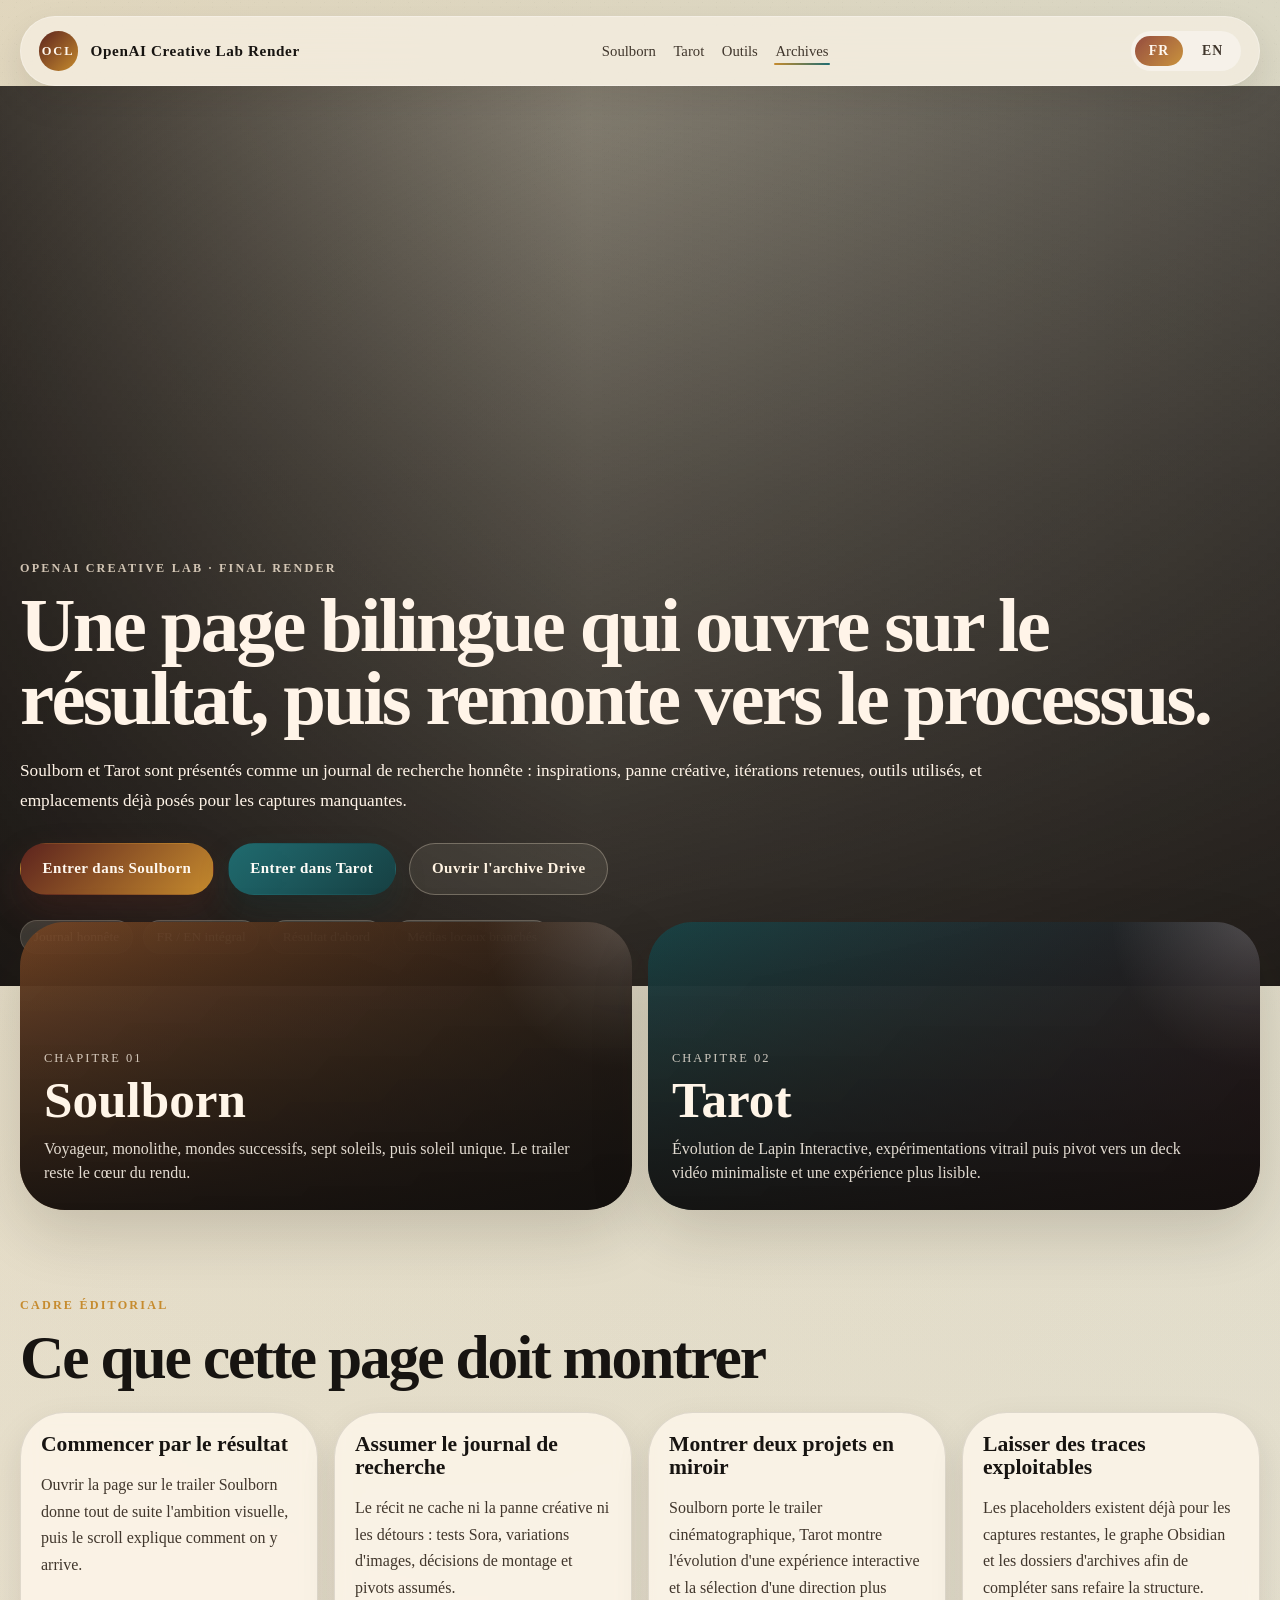
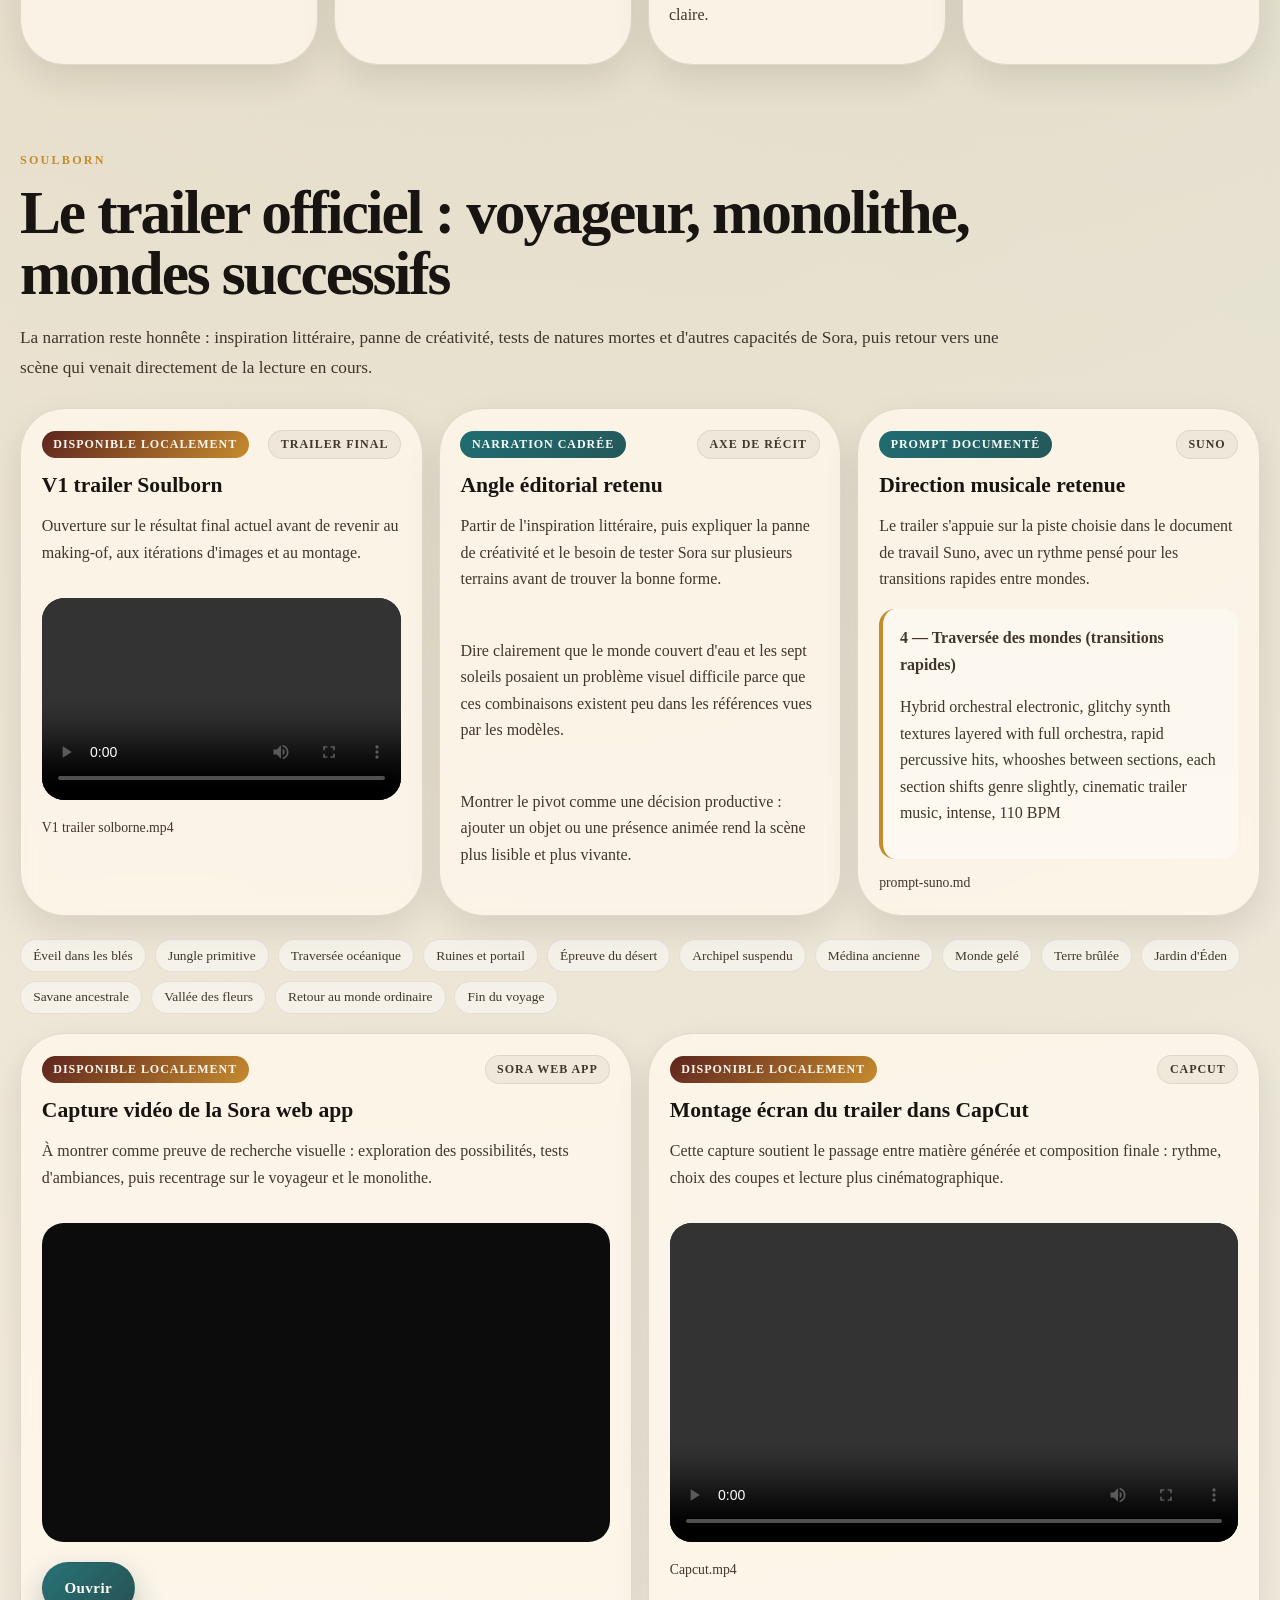
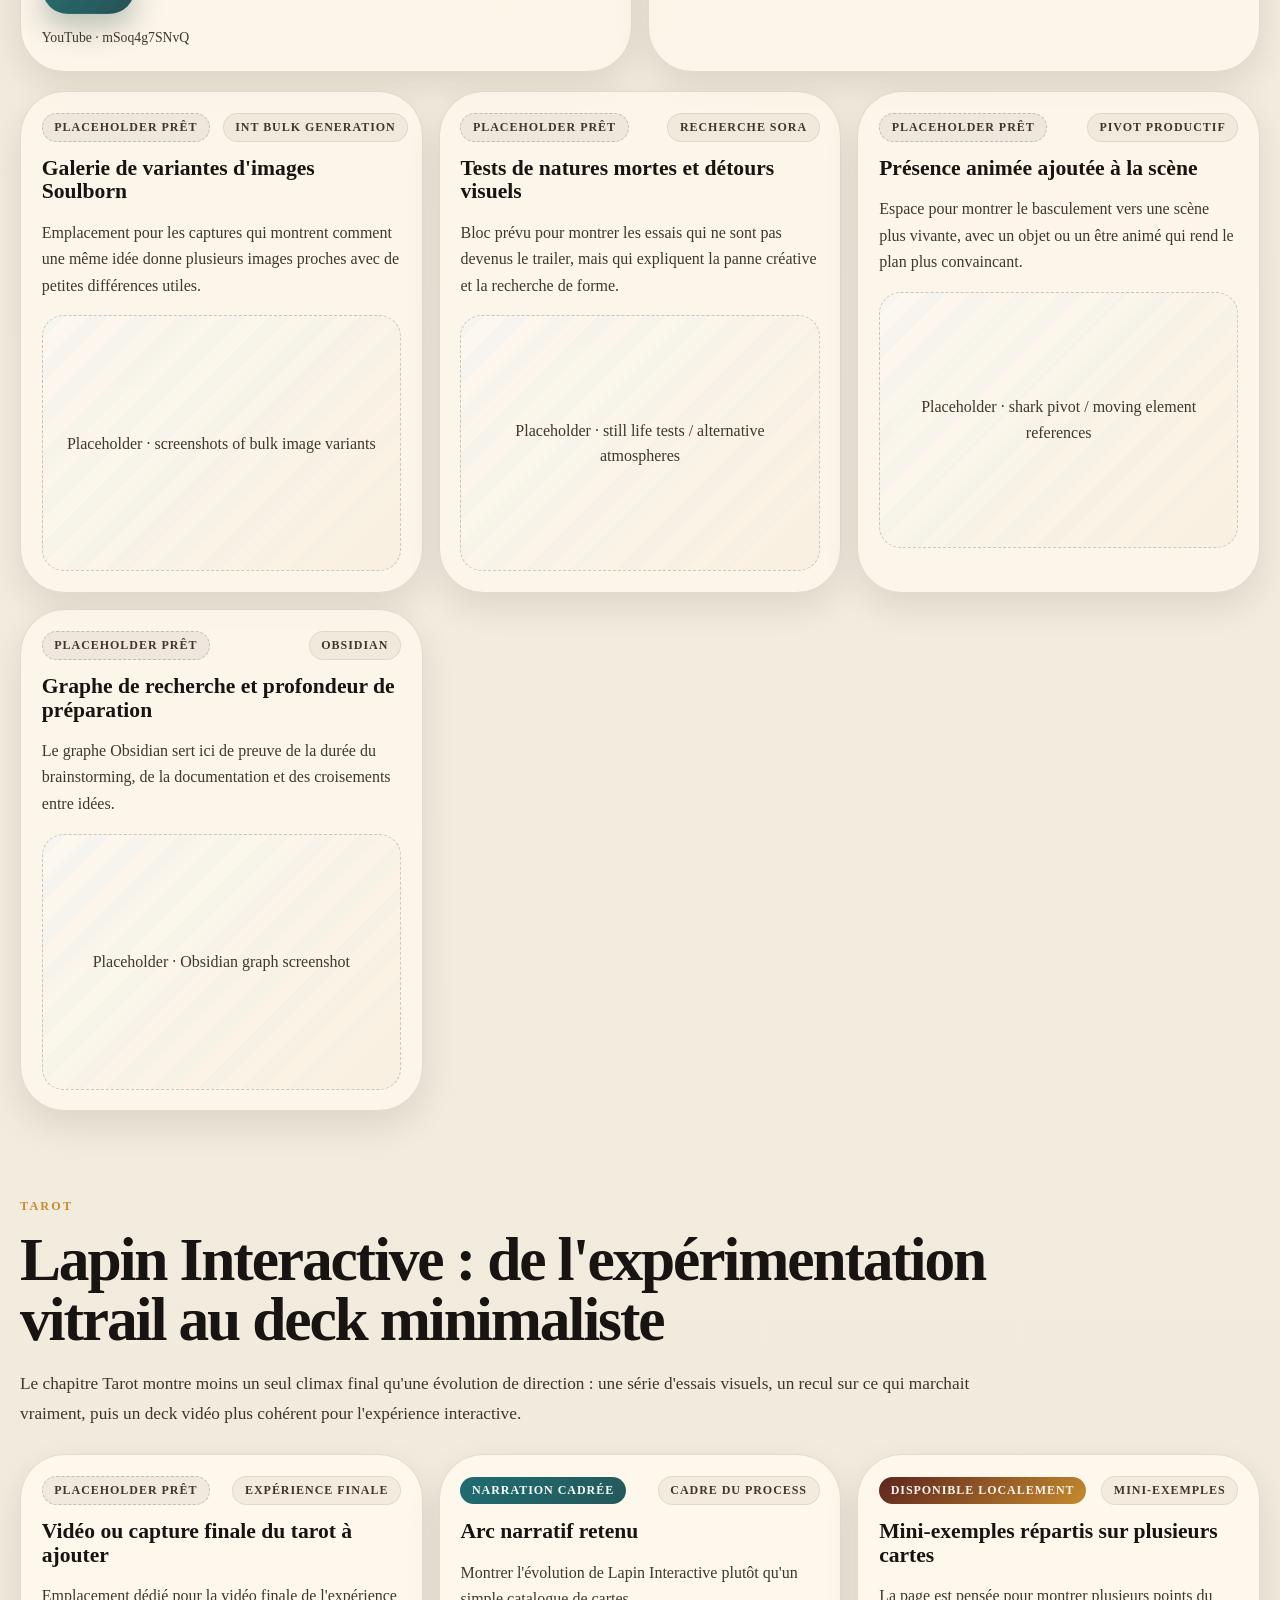
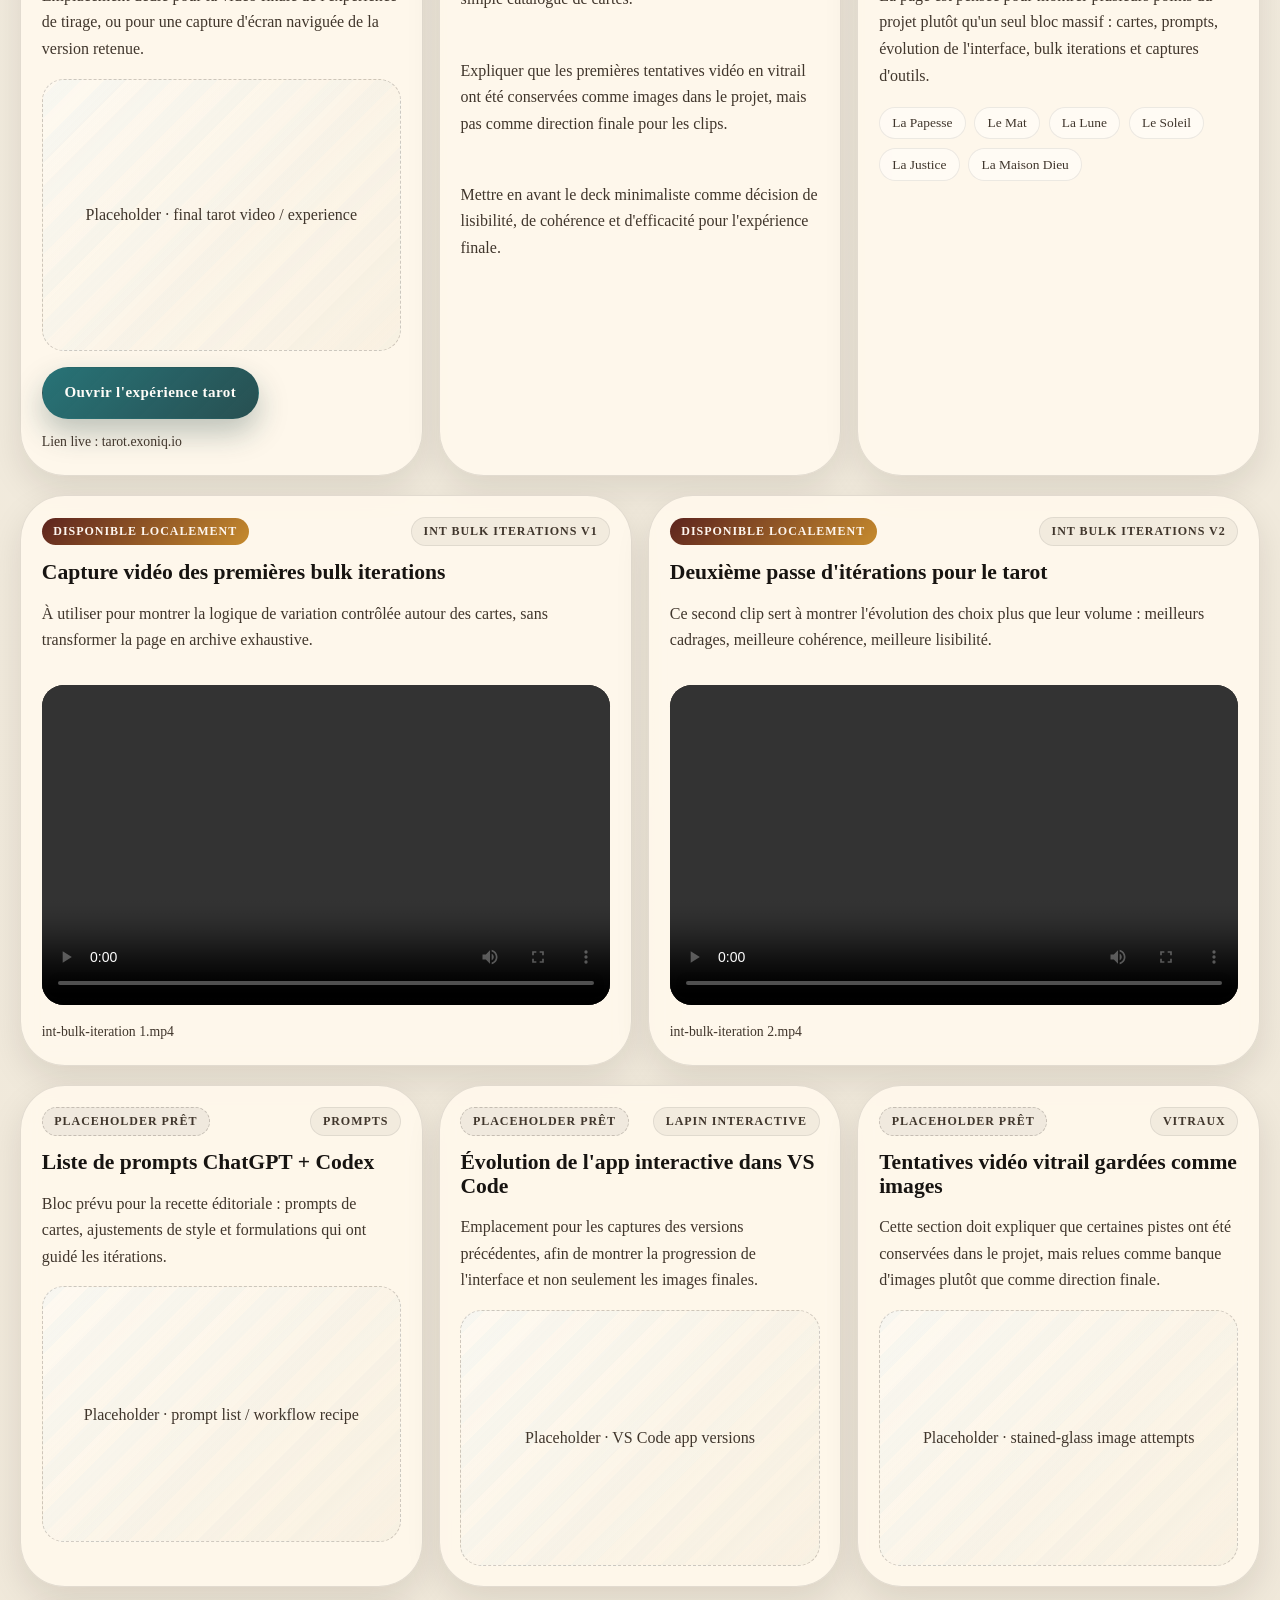
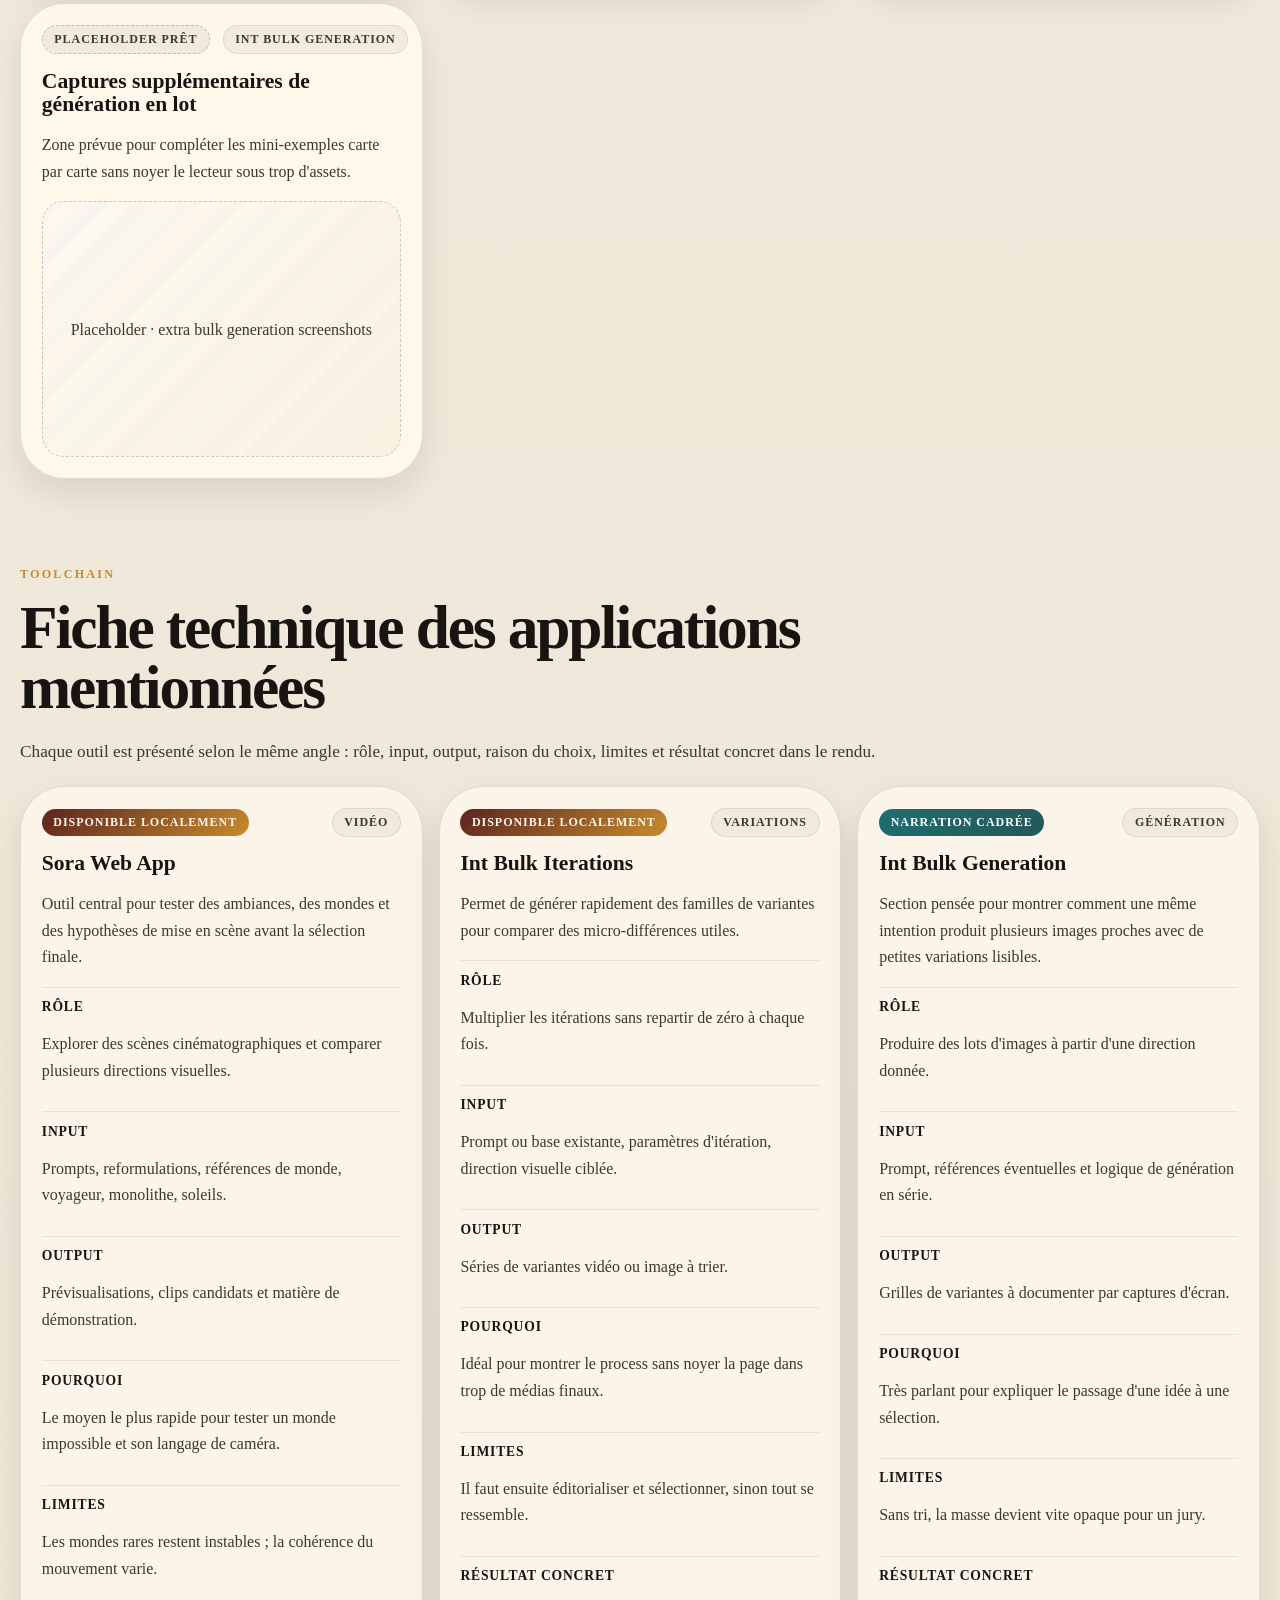
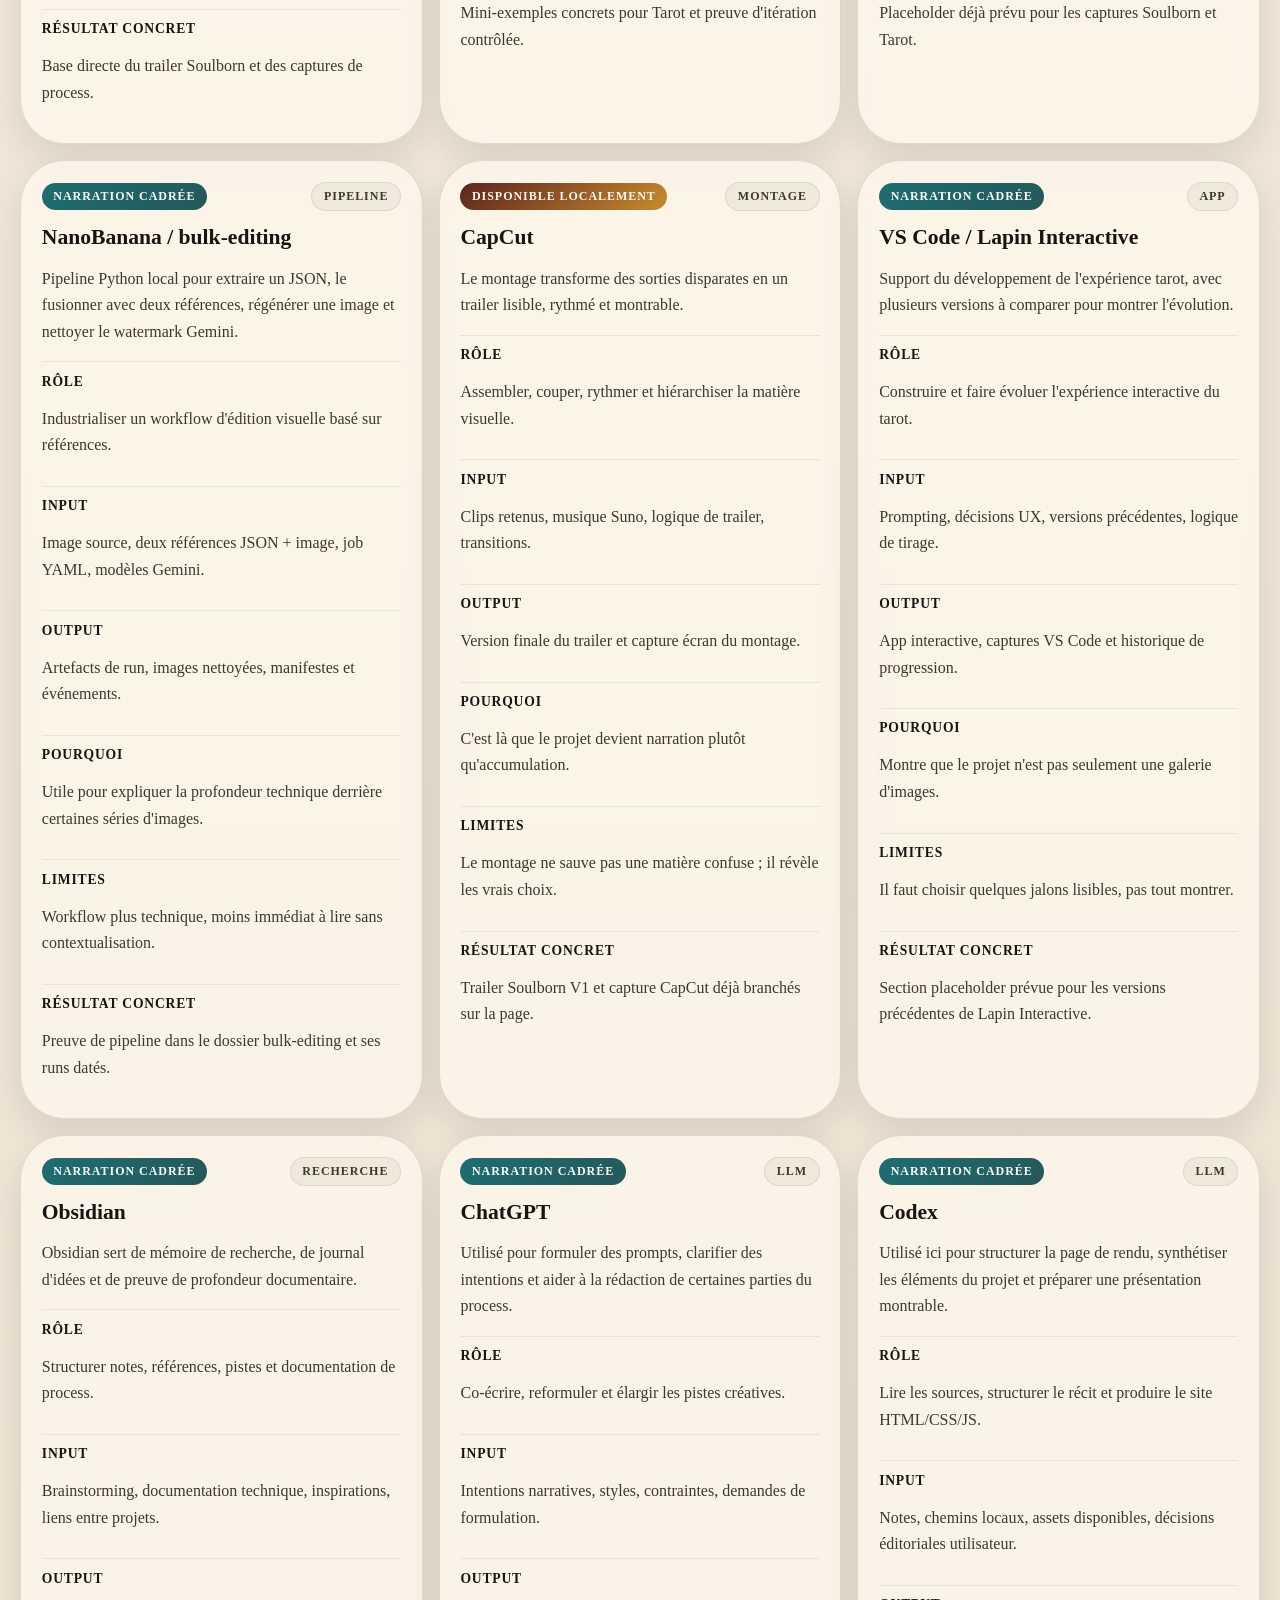
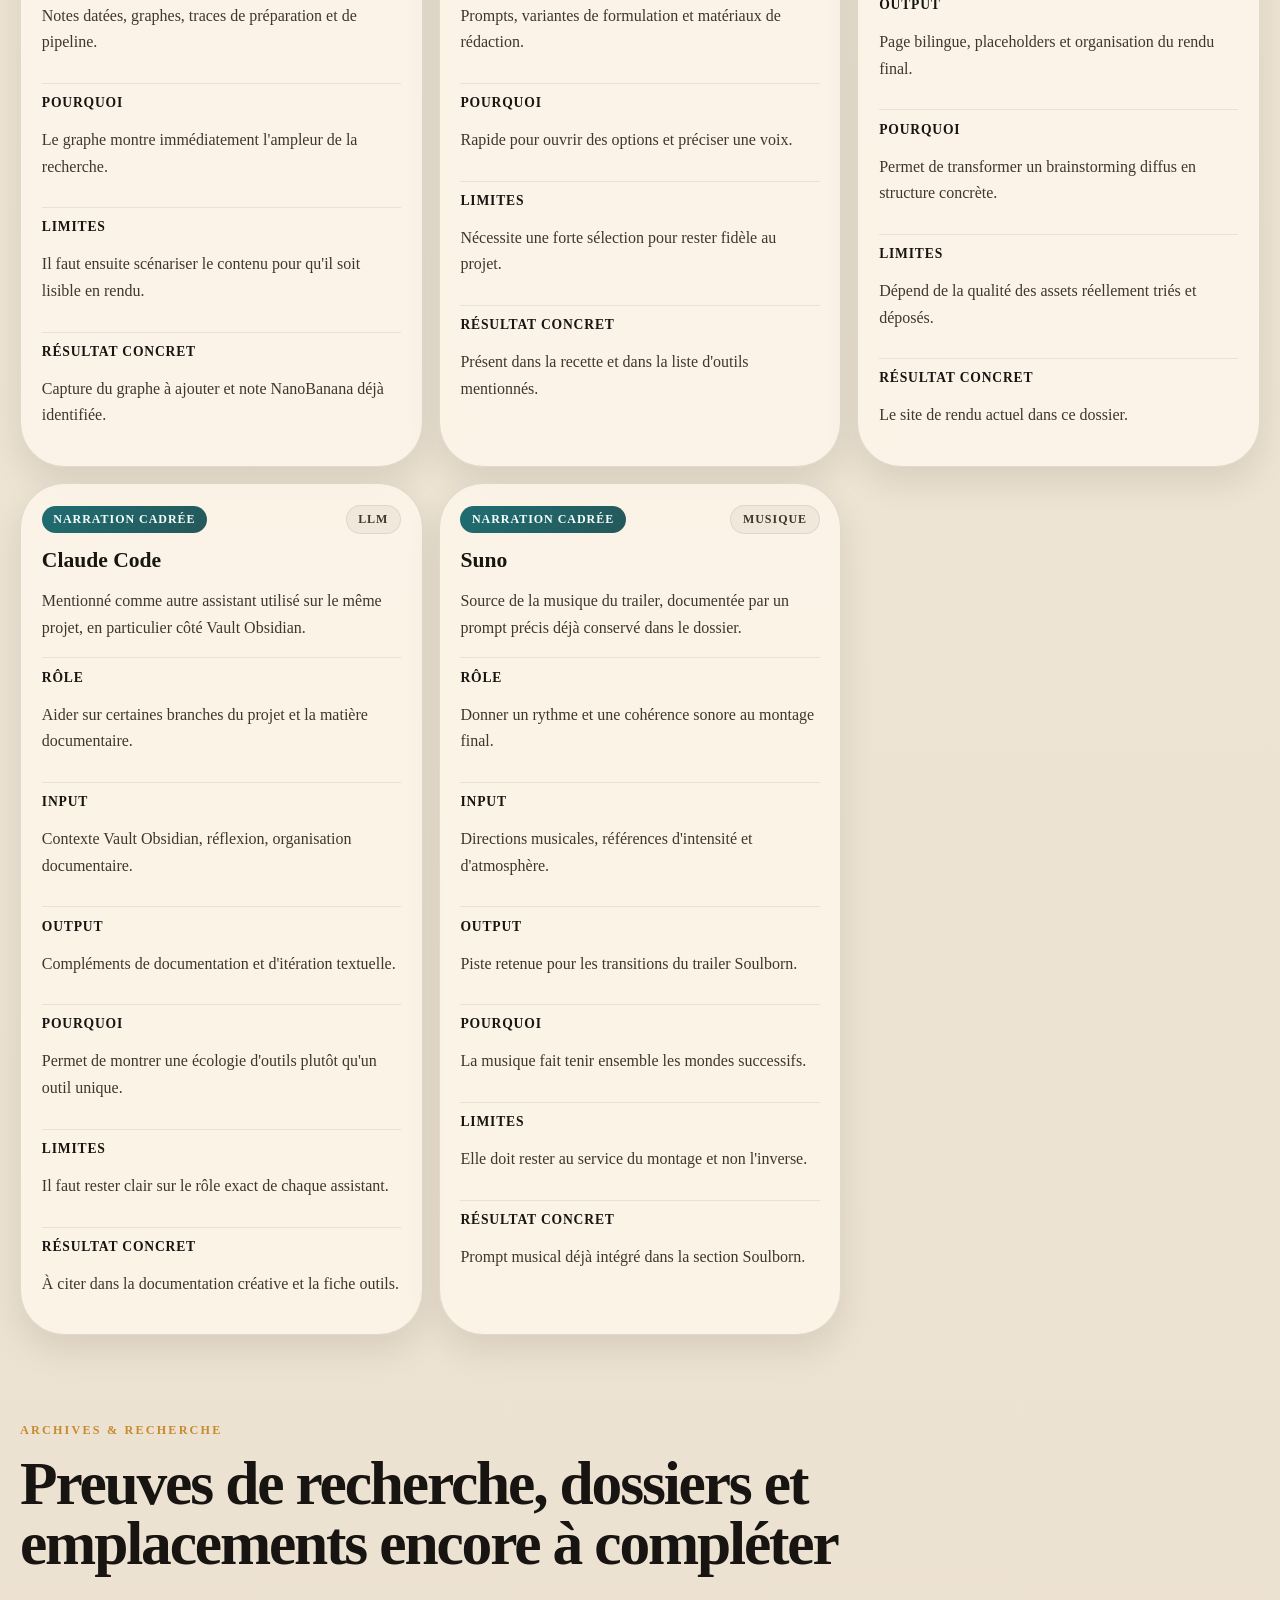
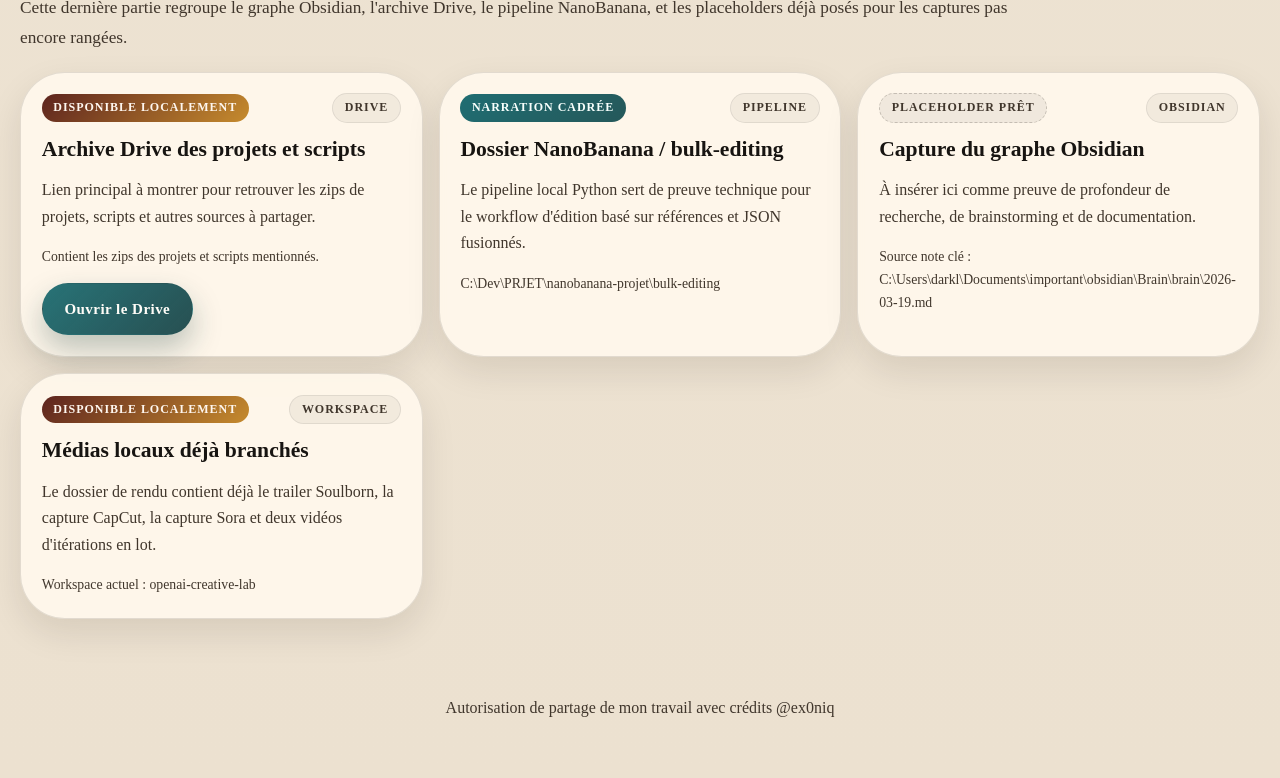
==== commit da48e5c1: "Update external media links" ====
--- a/index.html
+++ b/index.html
@@ -204,6 +204,18 @@
             <div class="placeholder-art placeholder-art-video">
               <span data-i18n="placeholderVideoFinal">Placeholder · final tarot video / experience</span>
             </div>
+            <div class="panel-actions">
+              <a
+                class="button button-secondary"
+                href="https://tarot.exoniq.io"
+                target="_blank"
+                rel="noreferrer"
+                data-i18n="tarotLiveCta"
+              >
+                Ouvrir l'expérience tarot
+              </a>
+            </div>
+            <p class="asset-note" data-i18n="tarotLiveNote">Lien live : tarot.exoniq.io</p>
           </article>
 
           <article class="panel narrative-panel reveal">
--- a/styles.css
+++ b/styles.css
@@ -599,6 +599,15 @@
   aspect-ratio: 16 / 9;
 }
 
+.media-card iframe {
+  width: 100%;
+  margin-top: 0.95rem;
+  border: 0;
+  border-radius: 1.35rem;
+  background: #0c0c0c;
+  aspect-ratio: 16 / 9;
+}
+
 .placeholder-art {
   display: grid;
   place-items: center;
@@ -625,6 +634,10 @@
   min-height: 17rem;
 }
 
+.panel-actions {
+  margin-top: 1rem;
+}
+
 .tool-meta {
   display: grid;
   gap: 0.7rem;
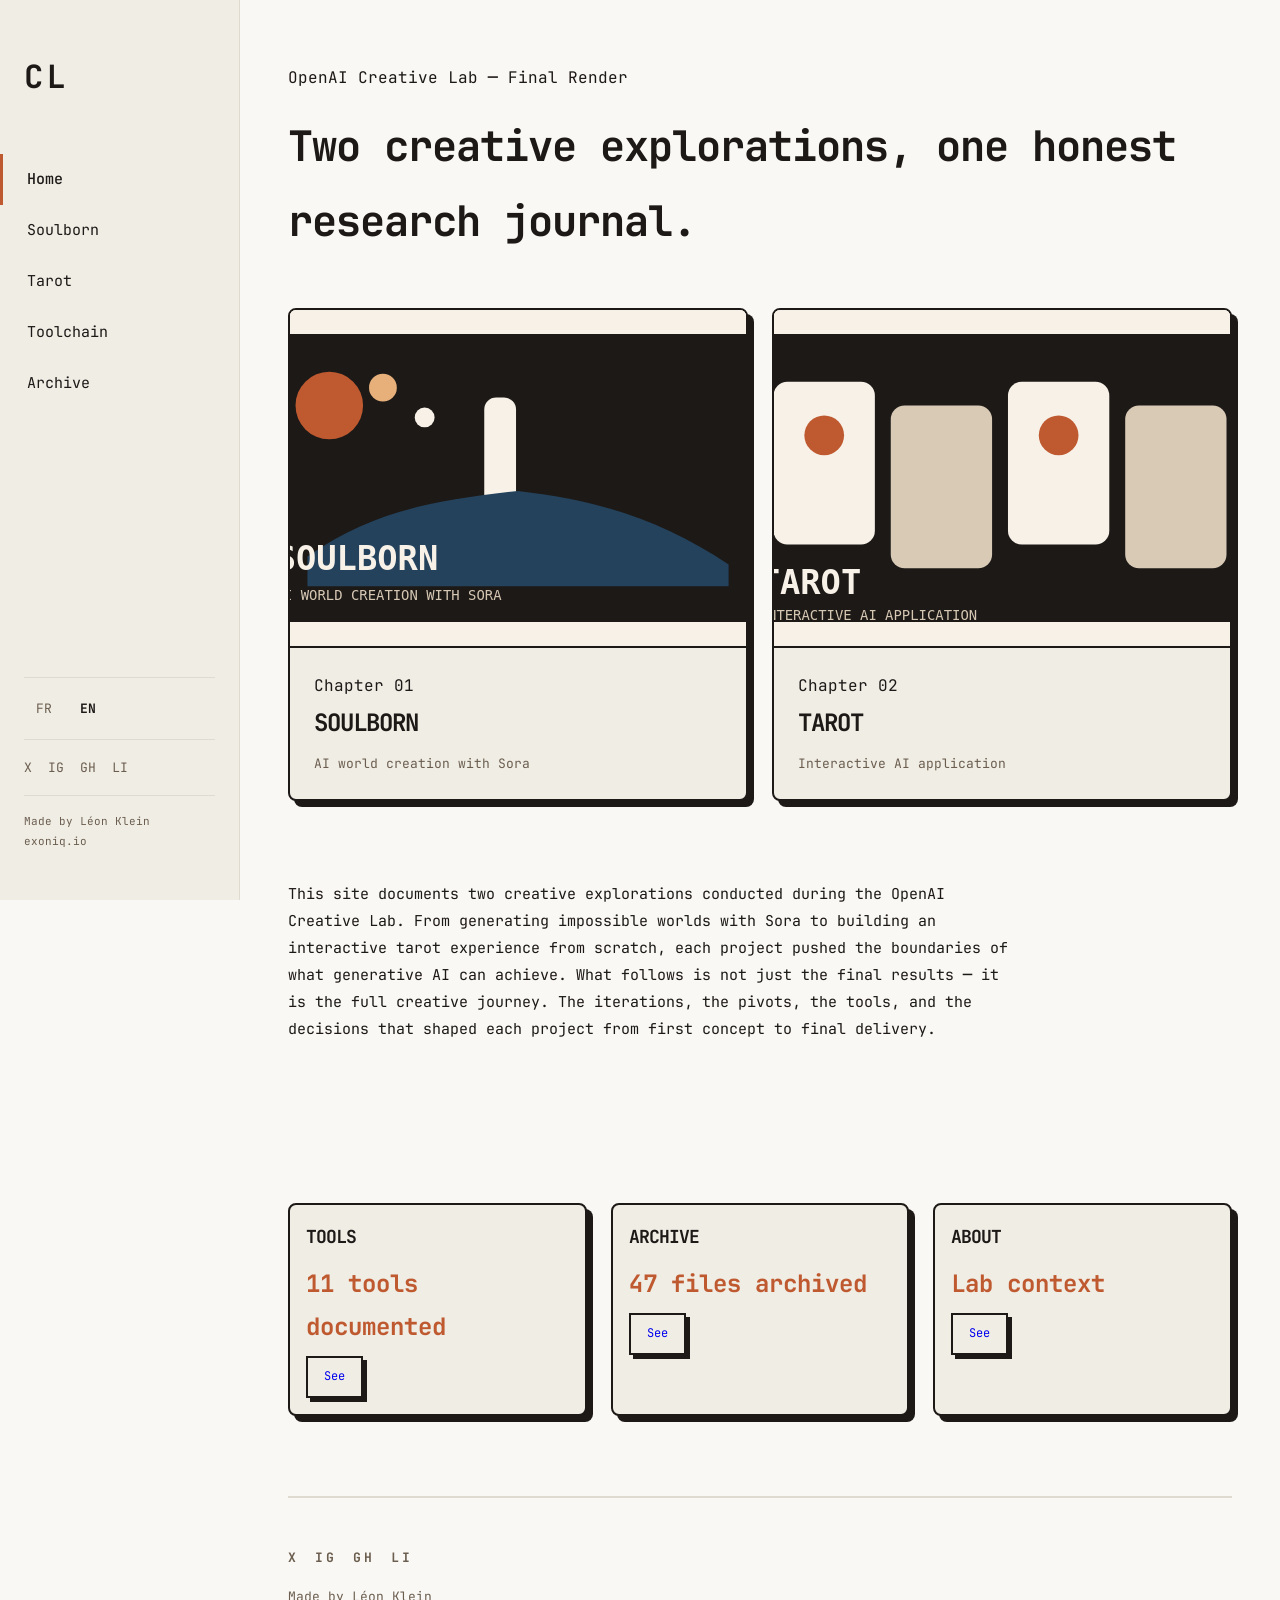
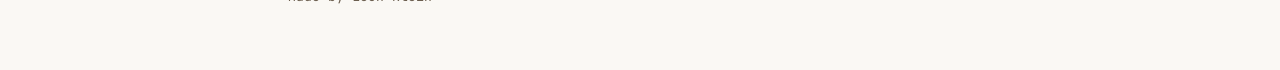
==== commit b09e213f: "Nouveau design site" ====
--- a/index.html
+++ b/index.html
@@ -1,293 +1,132 @@
 <!DOCTYPE html>
-<html lang="fr">
-  <head>
-    <meta charset="UTF-8" />
-    <meta name="viewport" content="width=device-width, initial-scale=1.0" />
-    <title>OpenAI Creative Lab Render</title>
-    <meta
-      name="description"
-      content="OpenAI Creative Lab render page for Soulborn and Tarot, with bilingual narrative, local videos, process placeholders, and toolchain notes."
-    />
-    <link rel="stylesheet" href="styles.css" />
-  </head>
-  <body>
-    <div class="page-noise" aria-hidden="true"></div>
+<html lang="en">
+<head>
+  <meta charset="UTF-8">
+  <meta name="viewport" content="width=device-width, initial-scale=1.0">
+  <meta name="referrer" content="strict-origin-when-cross-origin">
+  <title data-i18n="homepage.metaTitle">Creative Lab &mdash; OpenAI</title>
+  <meta name="description" content="Two creative AI explorations: Soulborn (AI world creation with Sora) and Tarot (interactive AI application). A Creative Lab experience report." data-i18n-attr="content:homepage.metaDescription">
+  <!-- Open Graph -->
+  <meta property="og:title" content="Creative Lab &mdash; OpenAI" data-i18n-attr="content:homepage.metaTitle">
+  <meta property="og:description" content="Two creative AI explorations: Soulborn (AI world creation with Sora) and Tarot (interactive AI application). A Creative Lab experience report." data-i18n-attr="content:homepage.metaDescription">
+  <meta property="og:type" content="website">
+  <!-- Font Preload -->
+  <link rel="preload" href="assets/fonts/JetBrainsMono[wght].woff2" as="font" type="font/woff2" crossorigin>
+  <!-- Stylesheets -->
+  <link rel="stylesheet" href="css/tokens.css">
+  <link rel="stylesheet" href="css/components.css">
+  <link rel="stylesheet" href="css/sidebar.css">
+  <link rel="stylesheet" href="css/homepage.css">
+  <link rel="stylesheet" href="css/animations.css">
+  <noscript><style>.reveal { opacity: 1 !important; transform: none !important; }</style></noscript>
+</head>
+<body>
+  <a href="#main" class="skip-link" data-i18n="shared.a11y.skipToContent">Skip to content</a>
 
-    <header class="topbar">
-      <a class="brand" href="#top">
-        <span class="brand-mark">OCL</span>
-        <span class="brand-copy">OpenAI Creative Lab Render</span>
-      </a>
+  <button class="hamburger" aria-label="Open menu" aria-expanded="false" data-i18n-attr="aria-label:shared.a11y.openMenu">
+    <span class="hamburger-line"></span>
+    <span class="hamburger-line"></span>
+    <span class="hamburger-line"></span>
+  </button>
 
-      <nav class="topnav" aria-label="Primary">
-        <a href="#soulborn" data-i18n="navSoulborn">Soulborn</a>
-        <a href="#tarot" data-i18n="navTarot">Tarot</a>
-        <a href="#toolchain" data-i18n="navToolchain">Toolchain</a>
-        <a href="#archive" data-i18n="navArchive">Archive</a>
-      </nav>
+  <nav class="sidebar" aria-label="Site navigation" data-i18n-attr="aria-label:shared.a11y.siteNavigation">
+    <button class="sidebar__close" aria-label="Close menu" data-i18n-attr="aria-label:shared.a11y.closeMenu">&times;</button>
+    <a href="index.html" class="sidebar__logo" aria-label="Creative Lab home" data-i18n-attr="aria-label:shared.a11y.homeLink">CL</a>
 
-      <div class="lang-switch" aria-label="Language selector">
-        <button type="button" class="lang-pill is-active" data-lang="fr">FR</button>
-        <button type="button" class="lang-pill" data-lang="en">EN</button>
+    <ul class="sidebar__nav">
+      <li><a href="index.html" class="active" data-i18n="sidebar.nav.home">Home</a></li>
+      <li><a href="soulborn.html" data-i18n="sidebar.nav.soulborn">Soulborn</a></li>
+      <li><a href="tarot.html" data-i18n="sidebar.nav.tarot">Tarot</a></li>
+      <li><a href="tools.html" data-i18n="sidebar.nav.tools">Toolchain</a></li>
+      <li><a href="archive.html" data-i18n="sidebar.nav.archive">Archive</a></li>
+    </ul>
+
+    <div class="sidebar__divider"></div>
+
+    <div class="sidebar__lang" role="radiogroup" aria-label="Language" data-i18n-attr="aria-label:shared.a11y.language">
+      <button class="lang-pill" data-lang="fr" role="radio" aria-label="Fran&ccedil;ais" aria-checked="false" data-i18n-attr="aria-label:shared.a11y.languageFrench">FR</button>
+      <button class="lang-pill" data-lang="en" role="radio" aria-label="English" aria-checked="false" data-i18n-attr="aria-label:shared.a11y.languageEnglish">EN</button>
+    </div>
+
+    <div class="sidebar__divider"></div>
+
+    <div class="sidebar__social">
+      <a href="https://x.com/ex0niq" target="_blank" rel="noopener noreferrer" aria-label="Twitter/X" data-i18n-attr="aria-label:shared.a11y.socialX">X</a>
+      <a href="https://instagram.com/ex0niq" target="_blank" rel="noopener noreferrer" aria-label="Instagram" data-i18n-attr="aria-label:shared.a11y.socialInstagram">IG</a>
+      <a href="https://github.com/ex0niq" target="_blank" rel="noopener noreferrer" aria-label="GitHub" data-i18n-attr="aria-label:shared.a11y.socialGithub">GH</a>
+      <a href="https://linkedin.com/in/leon-klein" target="_blank" rel="noopener noreferrer" aria-label="LinkedIn" data-i18n-attr="aria-label:shared.a11y.socialLinkedIn">LI</a>
+    </div>
+
+    <div class="sidebar__divider"></div>
+
+    <div class="sidebar__credit">
+      <a href="https://linkedin.com/in/leon-klein" target="_blank" rel="noopener noreferrer" data-i18n="footer.madeBy">Made by L&eacute;on Klein</a>
+    </div>
+    <div class="sidebar__portfolio">
+      <a href="https://exoniq.io" target="_blank" rel="noopener noreferrer">exoniq.io</a>
+    </div>
+  </nav>
+
+  <main id="main" tabindex="-1">
+    <header class="homepage-hero">
+      <p class="hero-eyebrow" data-i18n="homepage.hero.eyebrow">OpenAI Creative Lab &middot; Final Render</p>
+      <h1 data-i18n="homepage.hero.title">Two creative explorations, one honest research journal.</h1>
+      <div class="grid grid-2">
+        <a href="soulborn.html" class="card card--lg portal" aria-label="View Soulborn project" data-i18n-attr="aria-label:homepage.hero.primaryCta">
+          <img class="portal-thumbnail" src="assets/images/soulborn-thumb.svg" alt="Soulborn - AI-generated animated world" width="600" height="338" loading="lazy" data-i18n-attr="alt:homepage.portals.soulborn.alt">
+          <div class="portal-content">
+            <span class="portal-label" data-i18n="homepage.portals.soulborn.label">Chapter 01</span>
+            <h2 data-i18n="homepage.portals.soulborn.title">Soulborn</h2>
+            <p data-i18n="soulborn.subtitle">AI world creation with Sora</p>
+          </div>
+        </a>
+        <a href="tarot.html" class="card card--lg portal" aria-label="View Tarot project" data-i18n-attr="aria-label:homepage.hero.secondaryCta">
+          <img class="portal-thumbnail" src="assets/images/tarot-thumb.svg" alt="Tarot - Interactive AI application" width="600" height="338" loading="lazy" data-i18n-attr="alt:homepage.portals.tarot.alt">
+          <div class="portal-content">
+            <span class="portal-label" data-i18n="homepage.portals.tarot.label">Chapter 02</span>
+            <h2 data-i18n="homepage.portals.tarot.title">Tarot</h2>
+            <p data-i18n="tarot.subtitle">Interactive AI application</p>
+          </div>
+        </a>
       </div>
     </header>
+    <section class="section section--narrow reveal" id="about">
+      <p class="homepage-intro" data-i18n="homepage.intro">This site documents two creative explorations conducted during the OpenAI Creative Lab. From generating impossible worlds with Sora to building an interactive tarot experience from scratch, each project pushed the boundaries of what generative AI can achieve. What follows is not just the final results - it is the full creative journey. The iterations, the pivots, the tools, and the decisions that shaped each project from first concept to final delivery.</p>
+    </section>
+    <section class="section">
+      <div class="grid grid-3">
+        <div class="card preview-card reveal">
+          <h3 class="preview-card__title" data-i18n="homepage.previews.tools.title">Tools</h3>
+          <p class="preview-card__stat" data-i18n="homepage.previews.tools.stat">11 tools documented</p>
+          <a href="tools.html" class="btn btn--sm preview-card__btn" data-i18n="homepage.previews.tools.cta">See</a>
+        </div>
+        <div class="card preview-card reveal">
+          <h3 class="preview-card__title" data-i18n="homepage.previews.archive.title">Archive</h3>
+          <p class="preview-card__stat" data-i18n="homepage.previews.archive.stat">47 files archived</p>
+          <a href="archive.html" class="btn btn--sm preview-card__btn" data-i18n="homepage.previews.archive.cta">See</a>
+        </div>
+        <div class="card preview-card reveal">
+          <h3 class="preview-card__title" data-i18n="homepage.previews.about.title">About</h3>
+          <p class="preview-card__stat" data-i18n="homepage.previews.about.stat">Lab context</p>
+          <a href="#about" class="btn btn--sm preview-card__btn" data-i18n="homepage.previews.about.cta">See</a>
+        </div>
+      </div>
+    </section>
+  </main>
 
-    <main>
-      <section class="hero" id="top">
-        <video
-          class="hero-video"
-          src="V1 trailer solborne.mp4"
-          autoplay
-          muted
-          loop
-          playsinline
-          preload="auto"
-        ></video>
-        <div class="hero-scrim"></div>
-
-        <div class="hero-inner reveal">
-          <p class="eyebrow" data-i18n="heroEyebrow">OpenAI Creative Lab · Final Render</p>
-          <h1 data-i18n="heroTitle">
-            Une page bilingue qui ouvre sur le résultat, puis remonte vers le processus.
-          </h1>
-          <p class="hero-copy" data-i18n="heroCopy">
-            Soulborn et Tarot sont présentés comme un journal de recherche honnête : inspirations, panne
-            créative, itérations retenues, outils utilisés, et emplacements déjà posés pour les captures
-            manquantes.
-          </p>
-
-          <div class="hero-actions">
-            <a class="button button-primary" href="#soulborn" data-i18n="heroPrimaryCta">Entrer dans Soulborn</a>
-            <a class="button button-secondary" href="#tarot" data-i18n="heroSecondaryCta">Entrer dans Tarot</a>
-            <a
-              class="button button-ghost"
-              href="https://drive.google.com/drive/folders/1yjO7AlCOGarD3IdYty0DhSxgMllCjm78?usp=sharing"
-              target="_blank"
-              rel="noreferrer"
-              data-i18n="heroDriveCta"
-            >
-              Ouvrir l'archive Drive
-            </a>
-          </div>
-
-          <div class="hero-meta">
-            <span class="meta-chip" data-i18n="heroMetaJournal">Journal honnête</span>
-            <span class="meta-chip" data-i18n="heroMetaBilingual">FR / EN intégral</span>
-            <span class="meta-chip" data-i18n="heroMetaResultFirst">Résultat d'abord</span>
-            <span class="meta-chip" data-i18n="heroMetaLocalMedia">Médias locaux branchés</span>
-          </div>
-        </div>
-      </section>
-
-      <section class="portal-strip reveal">
-        <a class="portal-card soulborn" href="#soulborn">
-          <span class="portal-label" data-i18n="portalSoulbornLabel">Chapitre 01</span>
-          <h2 data-i18n="portalSoulbornTitle">Soulborn</h2>
-          <p data-i18n="portalSoulbornCopy">
-            Voyageur, monolithe, mondes successifs, sept soleils, puis soleil unique. Le trailer reste le
-            cœur du rendu.
-          </p>
-        </a>
-
-        <a class="portal-card tarot" href="#tarot">
-          <span class="portal-label" data-i18n="portalTarotLabel">Chapitre 02</span>
-          <h2 data-i18n="portalTarotTitle">Tarot</h2>
-          <p data-i18n="portalTarotCopy">
-            Évolution de Lapin Interactive, expérimentations vitrail puis pivot vers un deck vidéo
-            minimaliste et une expérience plus lisible.
-          </p>
-        </a>
-      </section>
-
-      <section class="overview reveal">
-        <div class="section-heading">
-          <p class="eyebrow" data-i18n="overviewEyebrow">Editorial Frame</p>
-          <h2 data-i18n="overviewTitle">Ce que cette page doit montrer</h2>
-        </div>
-        <div class="overview-grid" id="overview-grid"></div>
-      </section>
-
-      <section class="chapter" id="soulborn">
-        <div class="section-heading reveal">
-          <p class="eyebrow" data-i18n="soulbornEyebrow">Soulborn</p>
-          <h2 data-i18n="soulbornTitle">Le trailer officiel : voyageur, monolithe, mondes successifs</h2>
-          <p class="section-copy" data-i18n="soulbornLead">
-            La narration reste honnête : inspiration littéraire, panne de créativité, tests de natures
-            mortes et d'autres capacités de Sora, puis retour vers une scène qui venait directement de la
-            lecture en cours.
-          </p>
-        </div>
-
-        <div class="chapter-grid chapter-grid-feature">
-          <article class="panel feature-panel reveal">
-            <div class="panel-head">
-              <span class="status status-live" data-i18n="statusAvailable">Disponible localement</span>
-              <span class="panel-tag" data-i18n="soulbornFeatureTag">Final trailer</span>
-            </div>
-            <h3 data-i18n="soulbornFeatureTitle">V1 trailer Soulborn</h3>
-            <p data-i18n="soulbornFeatureCopy">
-              Ouverture sur le résultat final actuel avant de revenir au making-of, aux itérations
-              d'images et au montage.
-            </p>
-            <video controls preload="metadata" playsinline class="media-frame" src="V1 trailer solborne.mp4"></video>
-            <p class="asset-note">V1 trailer solborne.mp4</p>
-          </article>
-
-          <article class="panel narrative-panel reveal">
-            <div class="panel-head">
-              <span class="status status-note" data-i18n="statusCurated">Curated narrative</span>
-              <span class="panel-tag" data-i18n="soulbornNarrativeTag">Story frame</span>
-            </div>
-            <h3 data-i18n="soulbornNarrativeTitle">Angle éditorial retenu</h3>
-            <div class="stacked-copy">
-              <p data-i18n="soulbornNarrativePoint1">
-                Partir de l'inspiration littéraire, puis expliquer la panne de créativité et le besoin de
-                tester Sora sur plusieurs terrains avant de trouver la bonne forme.
-              </p>
-              <p data-i18n="soulbornNarrativePoint2">
-                Dire clairement que le monde couvert d'eau et les sept soleils posaient un problème visuel
-                difficile parce que ces combinaisons existent peu dans les références vues par les modèles.
-              </p>
-              <p data-i18n="soulbornNarrativePoint3">
-                Montrer le pivot comme une décision productive : ajouter un objet ou une présence animée
-                rend la scène plus lisible et plus vivante.
-              </p>
-            </div>
-          </article>
-
-          <article class="panel music-panel reveal">
-            <div class="panel-head">
-              <span class="status status-note" data-i18n="statusPrompt">Prompt documenté</span>
-              <span class="panel-tag">Suno</span>
-            </div>
-            <h3 data-i18n="sunoTitle">Direction musicale retenue</h3>
-            <p data-i18n="sunoCopy">
-              Le trailer s'appuie sur la piste choisie dans le document de travail Suno, avec un rythme
-              pensé pour les transitions rapides entre mondes.
-            </p>
-            <blockquote class="prompt-quote">
-              <p class="prompt-title">4 — Traversée des mondes (transitions rapides)</p>
-              <p id="suno-prompt"></p>
-            </blockquote>
-            <p class="asset-note">prompt-suno.md</p>
-          </article>
-        </div>
-
-        <div class="tag-ribbon reveal" id="soulborn-worlds"></div>
-
-        <div class="media-grid" id="soulborn-media"></div>
-        <div class="placeholder-grid" id="soulborn-placeholders"></div>
-      </section>
-
-      <section class="chapter chapter-alt" id="tarot">
-        <div class="section-heading reveal">
-          <p class="eyebrow" data-i18n="tarotEyebrow">Tarot</p>
-          <h2 data-i18n="tarotTitle">Lapin Interactive : de l'expérimentation vitrail au deck minimaliste</h2>
-          <p class="section-copy" data-i18n="tarotLead">
-            Le chapitre Tarot montre moins un seul climax final qu'une évolution de direction : une série
-            d'essais visuels, un recul sur ce qui marchait vraiment, puis un deck vidéo plus cohérent pour
-            l'expérience interactive.
-          </p>
-        </div>
-
-        <div class="chapter-grid">
-          <article class="panel feature-panel reveal">
-            <div class="panel-head">
-              <span class="status status-placeholder" data-i18n="statusPlaceholder">Placeholder prêt</span>
-              <span class="panel-tag" data-i18n="tarotFeatureTag">Final experience</span>
-            </div>
-            <h3 data-i18n="tarotFeatureTitle">Vidéo ou capture finale du tarot à ajouter</h3>
-            <p data-i18n="tarotFeatureCopy">
-              Emplacement dédié pour la vidéo finale de l'expérience de tirage, ou pour une capture
-              d'écran naviguée de la version retenue.
-            </p>
-            <div class="placeholder-art placeholder-art-video">
-              <span data-i18n="placeholderVideoFinal">Placeholder · final tarot video / experience</span>
-            </div>
-            <div class="panel-actions">
-              <a
-                class="button button-secondary"
-                href="https://tarot.exoniq.io"
-                target="_blank"
-                rel="noreferrer"
-                data-i18n="tarotLiveCta"
-              >
-                Ouvrir l'expérience tarot
-              </a>
-            </div>
-            <p class="asset-note" data-i18n="tarotLiveNote">Lien live : tarot.exoniq.io</p>
-          </article>
-
-          <article class="panel narrative-panel reveal">
-            <div class="panel-head">
-              <span class="status status-note" data-i18n="statusCurated">Curated narrative</span>
-              <span class="panel-tag" data-i18n="tarotNarrativeTag">Process frame</span>
-            </div>
-            <h3 data-i18n="tarotNarrativeTitle">Arc narratif retenu</h3>
-            <div class="stacked-copy">
-              <p data-i18n="tarotNarrativePoint1">
-                Montrer l'évolution de Lapin Interactive plutôt qu'un simple catalogue de cartes.
-              </p>
-              <p data-i18n="tarotNarrativePoint2">
-                Expliquer que les premières tentatives vidéo en vitrail ont été conservées comme images dans
-                le projet, mais pas comme direction finale pour les clips.
-              </p>
-              <p data-i18n="tarotNarrativePoint3">
-                Mettre en avant le deck minimaliste comme décision de lisibilité, de cohérence et
-                d'efficacité pour l'expérience finale.
-              </p>
-            </div>
-          </article>
-
-          <article class="panel narrative-panel reveal">
-            <div class="panel-head">
-              <span class="status status-live" data-i18n="statusAvailable">Disponible localement</span>
-              <span class="panel-tag" data-i18n="tarotSamplesTag">Mini examples</span>
-            </div>
-            <h3 data-i18n="tarotSamplesTitle">Mini-exemples répartis sur plusieurs cartes</h3>
-            <p data-i18n="tarotSamplesCopy">
-              La page est pensée pour montrer plusieurs points du projet plutôt qu'un seul bloc massif :
-              cartes, prompts, évolution de l'interface, bulk iterations et captures d'outils.
-            </p>
-            <div class="tag-cloud" id="tarot-cards"></div>
-          </article>
-        </div>
-
-        <div class="media-grid" id="tarot-media"></div>
-        <div class="placeholder-grid" id="tarot-placeholders"></div>
-      </section>
-
-      <section class="chapter" id="toolchain">
-        <div class="section-heading reveal">
-          <p class="eyebrow" data-i18n="toolchainEyebrow">Toolchain</p>
-          <h2 data-i18n="toolchainTitle">Fiche technique des applications mentionnées</h2>
-          <p class="section-copy" data-i18n="toolchainLead">
-            Chaque outil est présenté selon le même angle : rôle, input, output, raison du choix, limites
-            et résultat concret dans le rendu.
-          </p>
-        </div>
-
-        <div class="tool-grid" id="tool-grid"></div>
-      </section>
-
-      <section class="chapter chapter-alt" id="archive">
-        <div class="section-heading reveal">
-          <p class="eyebrow" data-i18n="archiveEyebrow">Archive & Research</p>
-          <h2 data-i18n="archiveTitle">Preuves de recherche, dossiers et emplacements encore à compléter</h2>
-          <p class="section-copy" data-i18n="archiveLead">
-            Cette dernière partie regroupe le graphe Obsidian, l'archive Drive, le pipeline NanoBanana, et
-            les placeholders déjà posés pour les captures pas encore rangées.
-          </p>
-        </div>
-
-        <div class="archive-grid" id="archive-grid"></div>
-      </section>
-    </main>
-
-    <footer class="footer">
-      <p data-i18n="footerCredit">Autorisation de partage de mon travail avec crédits @ex0niq</p>
-    </footer>
-
-    <script src="app.js"></script>
-  </body>
+  <footer class="homepage-footer">
+    <div class="homepage-footer__social">
+      <a href="https://x.com/ex0niq" target="_blank" rel="noopener noreferrer" aria-label="Twitter/X" data-i18n-attr="aria-label:shared.a11y.socialX">X</a>
+      <a href="https://instagram.com/ex0niq" target="_blank" rel="noopener noreferrer" aria-label="Instagram" data-i18n-attr="aria-label:shared.a11y.socialInstagram">IG</a>
+      <a href="https://github.com/ex0niq" target="_blank" rel="noopener noreferrer" aria-label="GitHub" data-i18n-attr="aria-label:shared.a11y.socialGithub">GH</a>
+      <a href="https://linkedin.com/in/leon-klein" target="_blank" rel="noopener noreferrer" aria-label="LinkedIn" data-i18n-attr="aria-label:shared.a11y.socialLinkedIn">LI</a>
+    </div>
+    <p class="homepage-footer__credit" data-i18n="footer.madeBy">Made by L&eacute;on Klein</p>
+  </footer>
+  <script src="content.js"></script>
+  <script src="js/i18n.js"></script>
+  <script src="app.js"></script>
+  <script src="js/sidebar.js"></script>
+  <script src="js/interactions.js"></script>
+</body>
 </html>
--- a/css/tokens.css
+++ b/css/tokens.css
@@ -0,0 +1,72 @@
+/* ══════════════════════════════════════════════
+   tokens.css — Design Tokens & CSS Reset
+   Creative Lab · Paris 8
+   ══════════════════════════════════════════════ */
+
+/* ── CSS Reset ── */
+
+*, *::before, *::after { box-sizing: border-box; }
+body { margin: 0; font-family: 'JetBrains Mono', monospace; color: var(--text); background: var(--bg); line-height: var(--line-height); -webkit-font-smoothing: antialiased; -moz-osx-font-smoothing: grayscale; }
+
+/* ── Font Face ── */
+
+@font-face {
+  font-family: 'JetBrains Mono';
+  font-style: normal;
+  font-weight: 100 800;
+  font-display: swap;
+  src: url('../assets/fonts/JetBrainsMono[wght].woff2') format('woff2');
+}
+
+/* ── Design Tokens ── */
+
+:root {
+  /* ── Palette — Paper ── */
+  --bg: #faf8f4;
+  --bg-surface: #f0ede5;
+  --border: #e0dbd0;
+  --text: #1c1917;
+  --text-muted: #6b5e4f;
+  --accent: #bf5a30;
+  --accent-hover: #a04825;
+  --shadow-color: #1c1917;
+
+  /* ── Semantic Colors ── */
+  --success: #3d7c47;
+  --warning: #bf8c30;
+  --error: #bf3030;
+  --info: #3068a8;
+
+  /* ── Typography — JetBrains Mono ── */
+  --font: 'JetBrains Mono', monospace;
+  --text-xs: 11px;
+  --text-sm: 13px;
+  --text-base: 15px;
+  --text-lg: 18px;
+  --text-xl: 24px;
+  --text-2xl: 32px;
+  --text-3xl: 42px;
+  --line-height: 1.8;
+  --letter-tight: -1px;
+  --letter-wide: 3px;
+
+  /* ── Spacing — 8px base ── */
+  --space-xs: 8px;
+  --space-sm: 16px;
+  --space-md: 24px;
+  --space-lg: 48px;
+  --space-xl: 80px;
+  --space-section: 120px;
+
+  /* ── Component Tokens ── */
+  --radius: 8px;
+  --border-width: 2px;
+  --shadow-offset: 6px;
+  --shadow: var(--shadow-offset) var(--shadow-offset) 0 var(--shadow-color);
+  --sidebar-width: 240px;
+
+  /* ── Transitions ── */
+  --ease: cubic-bezier(0.25, 0.1, 0.25, 1);
+  --duration: 0.2s;
+  --duration-slow: 0.4s;
+}
--- a/css/components.css
+++ b/css/components.css
@@ -0,0 +1,158 @@
+/* ══════════════════════════════════════════════
+   components.css — Reusable Component Styles
+   Creative Lab · Paris 8
+   ══════════════════════════════════════════════ */
+
+/* ── Card ── */
+
+.card {
+  border: var(--border-width) solid var(--shadow-color);
+  box-shadow: var(--shadow);
+  border-radius: var(--radius);
+  background: var(--bg-surface);
+  padding: var(--space-md);
+  transition: transform var(--duration) var(--ease), box-shadow var(--duration) var(--ease);
+}
+
+.card--lg {
+  padding: var(--space-lg) var(--space-md);
+}
+
+.card--sm {
+  padding: var(--space-sm);
+}
+
+.card:hover {
+  transform: translate(-2px, -2px);
+  box-shadow: 8px 8px 0 var(--shadow-color);
+}
+
+.card:active {
+  transform: translate(0, 0);
+  box-shadow: 4px 4px 0 var(--shadow-color);
+}
+
+.card:focus-visible {
+  outline: 3px solid var(--accent);
+  outline-offset: 2px;
+}
+
+/* ── Button ── */
+
+.btn {
+  border: var(--border-width) solid var(--shadow-color);
+  box-shadow: 4px 4px 0 var(--shadow-color);
+  background: var(--bg-surface);
+  cursor: pointer;
+  font-family: var(--font);
+  text-decoration: none;
+  display: inline-block;
+  transition: transform var(--duration) var(--ease), box-shadow var(--duration) var(--ease);
+}
+
+.btn--lg {
+  font-size: 16px;
+  padding: 16px 40px;
+}
+
+.btn--md {
+  font-size: 14px;
+  padding: 12px 28px;
+}
+
+.btn--sm {
+  font-size: 12px;
+  padding: 8px 16px;
+}
+
+.btn:hover {
+  transform: translate(-1px, -1px);
+  box-shadow: 5px 5px 0 var(--shadow-color);
+}
+
+.btn:active {
+  transform: translate(1px, 1px);
+  box-shadow: 3px 3px 0 var(--shadow-color);
+}
+
+.btn:focus-visible {
+  outline: 3px solid var(--accent);
+  outline-offset: 2px;
+}
+
+/* ── Tag ── */
+
+.tag {
+  font-size: var(--text-xs);
+  text-transform: uppercase;
+  letter-spacing: 2px;
+  padding: 4px 12px;
+  border: 1px solid var(--border);
+  border-radius: 4px;
+  color: var(--text-muted);
+  display: inline-block;
+}
+
+/* ── Grid ── */
+
+.grid {
+  display: grid;
+  gap: var(--space-md);
+}
+
+.grid-2 {
+  grid-template-columns: repeat(2, 1fr);
+}
+
+.grid-3 {
+  grid-template-columns: repeat(3, 1fr);
+}
+
+.grid-auto {
+  grid-template-columns: repeat(auto-fill, minmax(280px, 1fr));
+}
+
+/* ── Section ── */
+
+.section {
+  padding: var(--space-xl) 0;
+}
+
+.section--narrow {
+  max-width: 720px;
+}
+
+/* ── Skip Link ── */
+
+.skip-link {
+  position: absolute;
+  top: -100%;
+  left: var(--space-sm);
+  background: var(--accent);
+  color: var(--bg);
+  padding: var(--space-xs) var(--space-sm);
+  font-family: var(--font);
+  font-size: var(--text-sm);
+  text-decoration: none;
+  z-index: 1000;
+  border-radius: var(--radius);
+}
+
+.skip-link:focus {
+  top: var(--space-sm);
+}
+
+/* ── Responsive — Desktop-First ── */
+
+@media (max-width: 1080px) {
+  .grid-3 {
+    grid-template-columns: repeat(2, 1fr);
+  }
+}
+
+@media (max-width: 767px) {
+  .grid-2,
+  .grid-3 {
+    grid-template-columns: 1fr;
+  }
+}
--- a/css/sidebar.css
+++ b/css/sidebar.css
@@ -0,0 +1,301 @@
+/* ══════════════════════════════════════════════
+   sidebar.css — Sidebar Navigation Styles
+   Creative Lab · Paris 8
+   ══════════════════════════════════════════════ */
+
+/* ── Sidebar Layout ── */
+
+.sidebar {
+  position: fixed;
+  left: 0;
+  top: 0;
+  bottom: 0;
+  width: var(--sidebar-width);
+  display: flex;
+  flex-direction: column;
+  background: var(--bg-surface);
+  border-right: 1px solid var(--border);
+  padding: var(--space-lg) 0;
+  z-index: 100;
+  overflow-y: auto;
+}
+
+/* ── Logo ── */
+
+.sidebar__logo {
+  display: block;
+  padding: 0 var(--space-md);
+  margin-bottom: var(--space-lg);
+  font-size: var(--text-2xl);
+  font-weight: 700;
+  letter-spacing: var(--letter-wide);
+  color: var(--text);
+  text-decoration: none;
+}
+
+.sidebar__logo:focus-visible {
+  outline: 3px solid var(--accent);
+  outline-offset: -3px;
+}
+
+/* ── Navigation ── */
+
+.sidebar__nav {
+  list-style: none;
+  margin: 0;
+  padding: 0;
+  flex-grow: 1;
+}
+
+.sidebar__nav a {
+  display: block;
+  padding: 12px var(--space-md);
+  color: var(--text);
+  text-decoration: none;
+  font-size: var(--text-base);
+  border-left: 3px solid transparent;
+  transition: color 0.15s var(--ease), border-color 0.15s var(--ease), background-color 0.15s var(--ease);
+}
+
+.sidebar__nav a:hover {
+  background: rgba(191, 90, 48, 0.05);
+  color: var(--accent);
+}
+
+.sidebar__nav a.active {
+  border-left-color: var(--accent);
+  font-weight: 600;
+}
+
+.sidebar__nav a:focus-visible {
+  outline: 3px solid var(--accent);
+  outline-offset: -3px;
+}
+
+/* ── Social Links ── */
+
+.sidebar__social {
+  display: flex;
+  gap: var(--space-sm);
+  padding: 0 var(--space-md);
+}
+
+.sidebar__social a {
+  color: var(--text-muted);
+  text-decoration: none;
+  font-size: var(--text-sm);
+  transition: color var(--duration) var(--ease);
+}
+
+.sidebar__social a:hover {
+  color: var(--accent);
+}
+
+.sidebar__social a:focus-visible {
+  outline: 3px solid var(--accent);
+  outline-offset: -3px;
+}
+
+/* ── Credit & Portfolio ── */
+
+.sidebar__credit,
+.sidebar__portfolio {
+  padding: 0 var(--space-md);
+  font-size: var(--text-xs);
+  color: var(--text-muted);
+}
+
+.sidebar__credit a,
+.sidebar__portfolio a {
+  color: var(--text-muted);
+  text-decoration: none;
+  transition: color var(--duration) var(--ease);
+}
+
+.sidebar__credit a:hover,
+.sidebar__portfolio a:hover {
+  color: var(--accent);
+}
+
+.sidebar__credit a:focus-visible,
+.sidebar__portfolio a:focus-visible {
+  outline: 3px solid var(--accent);
+  outline-offset: -3px;
+}
+
+/* ── Divider ── */
+
+.sidebar__divider {
+  height: 1px;
+  background: var(--border);
+  margin: var(--space-sm) var(--space-md);
+}
+
+/* ── Language Toggle ── */
+
+.sidebar__lang {
+  padding: 0 var(--space-md);
+  display: flex;
+  gap: 4px;
+}
+
+.lang-pill {
+  border: none;
+  background: transparent;
+  padding: 6px 12px;
+  font-family: var(--font);
+  font-size: var(--text-sm);
+  color: var(--text-muted);
+  cursor: pointer;
+  transition: color var(--duration) var(--ease), font-weight var(--duration) var(--ease);
+}
+
+.lang-pill:hover {
+  color: var(--text);
+}
+
+.lang-pill.is-active {
+  font-weight: 700;
+  color: var(--text);
+}
+
+.lang-pill:focus-visible {
+  outline: 3px solid var(--accent);
+  outline-offset: -3px;
+}
+
+/* ── Main Content Offset ── */
+
+body {
+  margin-left: var(--sidebar-width);
+  padding: 0 var(--space-lg);
+}
+
+/* ── Hamburger Button ── */
+
+.hamburger {
+  display: none; /* Hidden on desktop */
+  position: fixed;
+  top: var(--space-sm);
+  left: var(--space-sm);
+  min-width: 44px;
+  min-height: 44px;
+  align-items: center;
+  justify-content: center;
+  background: var(--bg-surface);
+  border: var(--border-width) solid var(--shadow-color);
+  box-shadow: 3px 3px 0 var(--shadow-color);
+  cursor: pointer;
+  z-index: 200;
+  padding: 8px;
+  font-family: var(--font);
+}
+
+.hamburger:focus-visible {
+  outline: 3px solid var(--accent);
+  outline-offset: 2px;
+}
+
+.hamburger-line {
+  display: block;
+  width: 20px;
+  height: 2px;
+  background: var(--text);
+  margin: 3px 0;
+}
+
+/* ── Sidebar Overlay ── */
+
+.sidebar-overlay {
+  display: none;
+  position: fixed;
+  top: 0;
+  right: 0;
+  bottom: 0;
+  left: 0;
+  inset: 0;
+  background: rgba(28, 25, 23, 0.4);
+  z-index: 99;
+}
+
+.sidebar-overlay.active {
+  display: block;
+}
+
+/* ── Sidebar Close Button ── */
+
+.sidebar__close {
+  display: none; /* Hidden on desktop */
+}
+
+/* ── Mobile Breakpoint ── */
+
+@media (max-width: 767px) {
+  body {
+    margin-left: 0;
+    padding: 0 20px;
+  }
+
+  .hamburger {
+    display: flex;
+  }
+
+  .sidebar {
+    transform: translateX(-100%);
+    transition: transform 0.3s var(--ease);
+    z-index: 300;
+  }
+
+  .sidebar.open {
+    transform: translateX(0);
+  }
+
+  .sidebar__close {
+    display: flex;
+    align-items: center;
+    justify-content: center;
+    position: absolute;
+    top: var(--space-sm);
+    right: var(--space-sm);
+    min-width: 44px;
+    min-height: 44px;
+    background: none;
+    border: none;
+    cursor: pointer;
+    font-size: var(--text-lg);
+    color: var(--text);
+    font-family: var(--font);
+  }
+
+  .sidebar__close:focus-visible {
+    outline: 3px solid var(--accent);
+    outline-offset: -3px;
+  }
+
+  /* Ensure touch targets on sidebar links */
+  .sidebar__nav a {
+    min-height: 44px;
+    display: flex;
+    align-items: center;
+  }
+
+  .sidebar__social a {
+    min-width: 44px;
+    min-height: 44px;
+    display: inline-flex;
+    align-items: center;
+    justify-content: center;
+  }
+
+  .lang-pill {
+    min-height: 44px;
+  }
+}
+
+/* ── Reduced Motion ── */
+
+@media (prefers-reduced-motion: reduce) {
+  .sidebar {
+    transition: none;
+  }
+}
--- a/css/homepage.css
+++ b/css/homepage.css
@@ -0,0 +1,156 @@
+/* ══════════════════════════════════════════════
+   homepage.css — Homepage-Specific Styles
+   Creative Lab · Paris 8
+   ══════════════════════════════════════════════ */
+
+/* ── Homepage Hero ── */
+
+.homepage-hero {
+  padding: var(--space-lg) 0 0;
+}
+
+.homepage-hero h1 {
+  font-size: clamp(var(--text-2xl), 5vw, var(--text-3xl));
+  font-weight: 700;
+  letter-spacing: var(--letter-tight);
+  margin: 0 0 var(--space-lg);
+  color: var(--text);
+}
+
+/* ── Portal ── */
+
+.portal {
+  display: flex;
+  flex-direction: column;
+  text-decoration: none;
+  color: var(--text);
+  overflow: hidden;
+  padding: 0;
+}
+
+.portal-thumbnail {
+  width: 100%;
+  aspect-ratio: 16 / 9;
+  object-fit: cover;
+  display: block;
+  border-bottom: var(--border-width) solid var(--shadow-color);
+  background: var(--bg-surface);
+}
+
+.portal-content {
+  padding: var(--space-md);
+}
+
+.portal h2 {
+  font-size: var(--text-xl);
+  font-weight: 700;
+  text-transform: uppercase;
+  letter-spacing: var(--letter-tight);
+  margin: 0 0 var(--space-xs);
+}
+
+.portal p {
+  font-size: var(--text-sm);
+  color: var(--text-muted);
+  margin: 0;
+}
+
+.portal:focus-visible {
+  outline: 3px solid var(--accent);
+  outline-offset: 2px;
+}
+
+/* ── Preview Card ── */
+
+.preview-card {
+  padding: var(--space-sm);
+  display: flex;
+  flex-direction: column;
+  gap: var(--space-xs);
+}
+
+.preview-card__title {
+  font-size: var(--text-lg);
+  font-weight: 700;
+  text-transform: uppercase;
+  letter-spacing: var(--letter-tight);
+  margin: 0;
+}
+
+.preview-card__stat {
+  font-size: var(--text-xl);
+  font-weight: 700;
+  color: var(--accent);
+  margin: 0;
+}
+
+.preview-card__btn {
+  align-self: flex-start;
+}
+
+/* ── Homepage Intro ── */
+
+.homepage-intro {
+  font-size: var(--text-base);
+  line-height: var(--line-height);
+  color: var(--text);
+  margin: 0;
+}
+
+/* ── Homepage Footer ── */
+
+.homepage-footer {
+  border-top: var(--border-width) solid var(--border);
+  padding: var(--space-lg) 0;
+}
+
+.homepage-footer__social {
+  display: flex;
+  gap: var(--space-sm);
+  margin-bottom: var(--space-sm);
+}
+
+.homepage-footer__social a {
+  font-size: var(--text-sm);
+  color: var(--text-muted);
+  text-decoration: none;
+  font-weight: 700;
+  text-transform: uppercase;
+  letter-spacing: var(--letter-wide);
+}
+
+.homepage-footer__social a:hover {
+  color: var(--accent);
+}
+
+.homepage-footer__social a:focus-visible {
+  outline: 3px solid var(--accent);
+  outline-offset: 2px;
+}
+
+.homepage-footer__credit {
+  font-size: var(--text-sm);
+  color: var(--text-muted);
+}
+
+.homepage-footer__credit a {
+  color: var(--text-muted);
+  text-decoration: none;
+}
+
+.homepage-footer__credit a:hover {
+  color: var(--accent);
+}
+
+.homepage-footer__credit a:focus-visible {
+  outline: 3px solid var(--accent);
+  outline-offset: 2px;
+}
+
+/* ── Responsive ── */
+
+@media (max-width: 767px) {
+  .homepage-hero {
+    padding: var(--space-md) 0 0;
+  }
+}
--- a/css/animations.css
+++ b/css/animations.css
@@ -0,0 +1,110 @@
+/* ══════════════════════════════════════════════
+   animations.css — Scroll Reveal & Interaction Animations
+   Creative Lab · Paris 8
+   ══════════════════════════════════════════════ */
+
+/* ── Scroll Reveal ── */
+
+/* Elements are only hidden when JS is active (adds .js class to <html>).
+   Without JS, .reveal elements stay visible at default opacity. */
+.js .reveal {
+  opacity: 0;
+  transform: translateY(20px);
+  transition: opacity var(--duration-slow) var(--ease), transform var(--duration-slow) var(--ease);
+}
+
+.js .reveal.revealed {
+  opacity: 1;
+  transform: translateY(0);
+}
+
+/* ── Grid Children Stagger ── */
+
+.js .grid > .reveal:nth-child(2) { transition-delay: 100ms; }
+.js .grid > .reveal:nth-child(3) { transition-delay: 200ms; }
+.js .grid > .reveal:nth-child(4) { transition-delay: 300ms; }
+.js .grid > .reveal:nth-child(5) { transition-delay: 400ms; }
+.js .grid > .reveal:nth-child(6) { transition-delay: 500ms; }
+.js .grid > .reveal:nth-child(7) { transition-delay: 600ms; }
+.js .grid > .reveal:nth-child(8) { transition-delay: 700ms; }
+
+/* ── Content Text Links ── */
+
+main a:not(.btn):not(.card):not(.skip-link) {
+  color: var(--accent);
+  text-decoration-line: underline;
+  text-decoration-color: transparent;
+  text-underline-offset: 0.18em;
+  transition: color 0.15s var(--ease), text-decoration-color 0.15s var(--ease);
+}
+
+main a:not(.btn):not(.card):not(.skip-link):hover,
+main a:not(.btn):not(.card):not(.skip-link):focus-visible {
+  color: var(--accent-hover);
+  text-decoration-color: var(--accent);
+}
+
+/* ── Custom Cursor ── */
+
+.custom-cursor {
+  position: fixed;
+  top: 0;
+  left: 0;
+  width: 12px;
+  height: 12px;
+  opacity: 0;
+  border-radius: 50%;
+  border: 1.5px solid var(--shadow-color);
+  background: transparent;
+  pointer-events: none;
+  z-index: 9999;
+  transform: translate(-50%, -50%);
+  transition: width 0.15s var(--ease), height 0.15s var(--ease), background 0.15s var(--ease), border-color 0.15s var(--ease);
+}
+
+.custom-cursor--expand {
+  width: 32px;
+  height: 32px;
+  background: rgba(191, 90, 48, 0.15);
+  border-color: transparent;
+}
+
+.custom-cursor--shrink {
+  width: 8px;
+  height: 8px;
+  background: var(--accent);
+  border-color: transparent;
+}
+
+body.cursor-active,
+body.cursor-active a,
+body.cursor-active button,
+body.cursor-active .card,
+body.cursor-active .btn {
+  cursor: none;
+}
+
+/* ── Reduced Motion Override ── */
+
+@media (prefers-reduced-motion: reduce) {
+  .js .reveal {
+    opacity: 1;
+    transform: none;
+    transition: none;
+  }
+
+  .card,
+  .btn,
+  .sidebar__nav a,
+  .sidebar__social a,
+  .sidebar__credit a,
+  .sidebar__portfolio a,
+  .lang-pill,
+  main a:not(.btn):not(.card):not(.skip-link) {
+    transition-duration: 0s;
+  }
+
+  .custom-cursor {
+    transition-duration: 0s;
+  }
+}
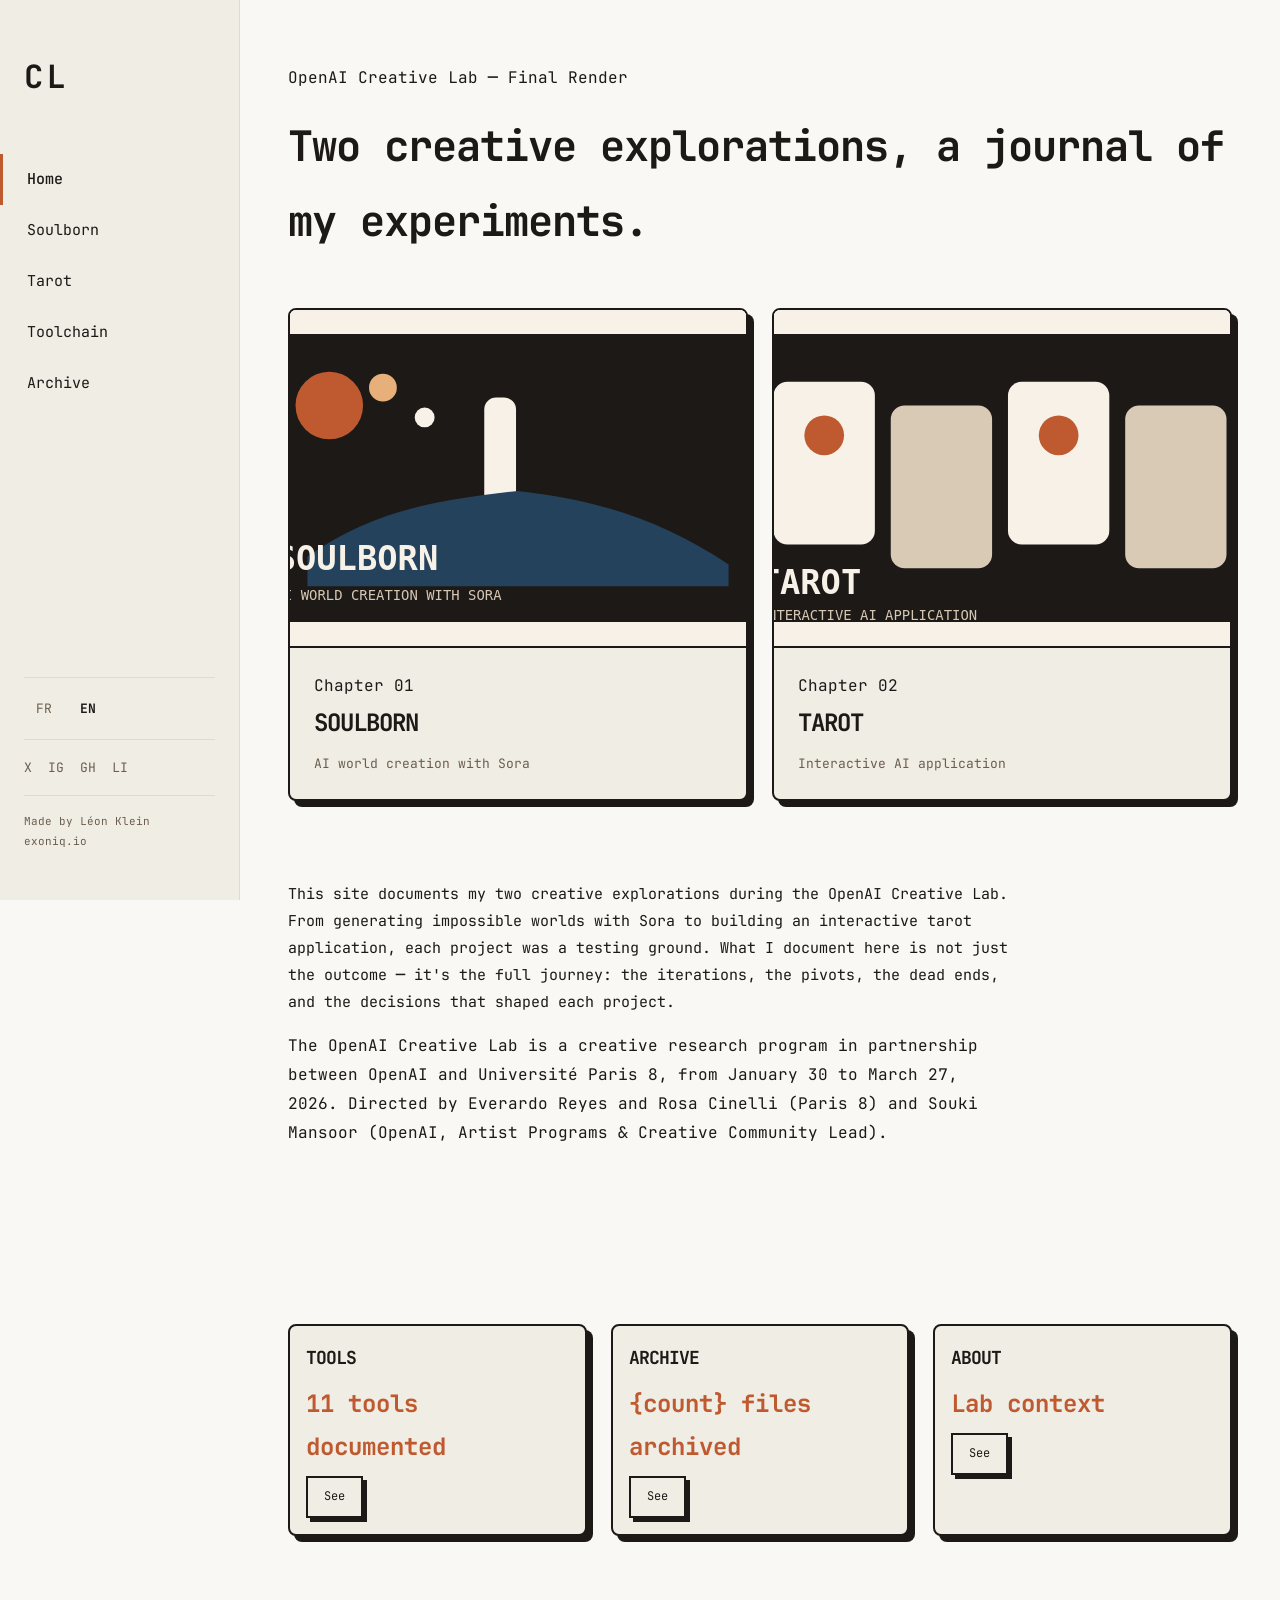
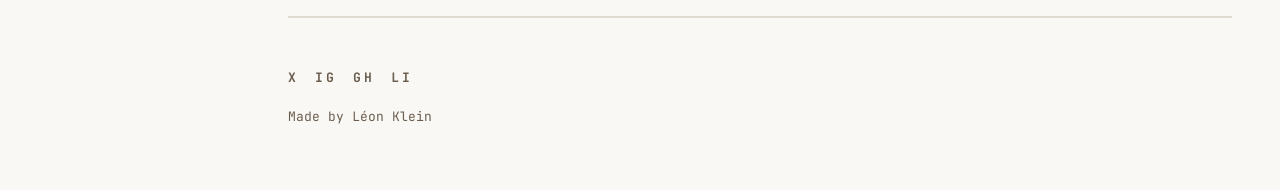
==== commit 75b7520a: "changements et précisions" ====
--- a/index.html
+++ b/index.html
@@ -70,7 +70,7 @@
   <main id="main" tabindex="-1">
     <header class="homepage-hero">
       <p class="hero-eyebrow" data-i18n="homepage.hero.eyebrow">OpenAI Creative Lab &middot; Final Render</p>
-      <h1 data-i18n="homepage.hero.title">Two creative explorations, one honest research journal.</h1>
+      <h1 data-i18n="homepage.hero.title">Two creative explorations, a journal of my experiments.</h1>
       <div class="grid grid-2">
         <a href="soulborn.html" class="card card--lg portal" aria-label="View Soulborn project" data-i18n-attr="aria-label:homepage.hero.primaryCta">
           <img class="portal-thumbnail" src="assets/images/soulborn-thumb.svg" alt="Soulborn - AI-generated animated world" width="600" height="338" loading="lazy" data-i18n-attr="alt:homepage.portals.soulborn.alt">
@@ -91,7 +91,8 @@
       </div>
     </header>
     <section class="section section--narrow reveal" id="about">
-      <p class="homepage-intro" data-i18n="homepage.intro">This site documents two creative explorations conducted during the OpenAI Creative Lab. From generating impossible worlds with Sora to building an interactive tarot experience from scratch, each project pushed the boundaries of what generative AI can achieve. What follows is not just the final results - it is the full creative journey. The iterations, the pivots, the tools, and the decisions that shaped each project from first concept to final delivery.</p>
+      <p class="homepage-intro" data-i18n="homepage.intro">This site documents my two creative explorations during the OpenAI Creative Lab. From generating impossible worlds with Sora to building an interactive tarot application, each project was a testing ground. What I document here is not just the outcome ─ it's the full journey: the iterations, the pivots, the dead ends, and the decisions that shaped each project.</p>
+      <p class="homepage-lab-context" data-i18n="homepage.labContext">The OpenAI Creative Lab is a creative research program in partnership between OpenAI and Université Paris 8, from January 30 to March 27, 2026. Directed by Everardo Reyes and Rosa Cinelli (Paris 8) and Souki Mansoor (OpenAI, Artist Programs & Creative Community Lead).</p>
     </section>
     <section class="section">
       <div class="grid grid-3">
@@ -102,7 +103,7 @@
         </div>
         <div class="card preview-card reveal">
           <h3 class="preview-card__title" data-i18n="homepage.previews.archive.title">Archive</h3>
-          <p class="preview-card__stat" data-i18n="homepage.previews.archive.stat">47 files archived</p>
+          <p class="preview-card__stat" id="archive-count" data-i18n="homepage.previews.archive.stat">47 files archived</p>
           <a href="archive.html" class="btn btn--sm preview-card__btn" data-i18n="homepage.previews.archive.cta">See</a>
         </div>
         <div class="card preview-card reveal">
--- a/css/components.css
+++ b/css/components.css
@@ -39,10 +39,12 @@
 
 /* ── Button ── */
 
-.btn {
+.btn,
+.btn:visited {
   border: var(--border-width) solid var(--shadow-color);
   box-shadow: 4px 4px 0 var(--shadow-color);
   background: var(--bg-surface);
+  color: inherit;
   cursor: pointer;
   font-family: var(--font);
   text-decoration: none;
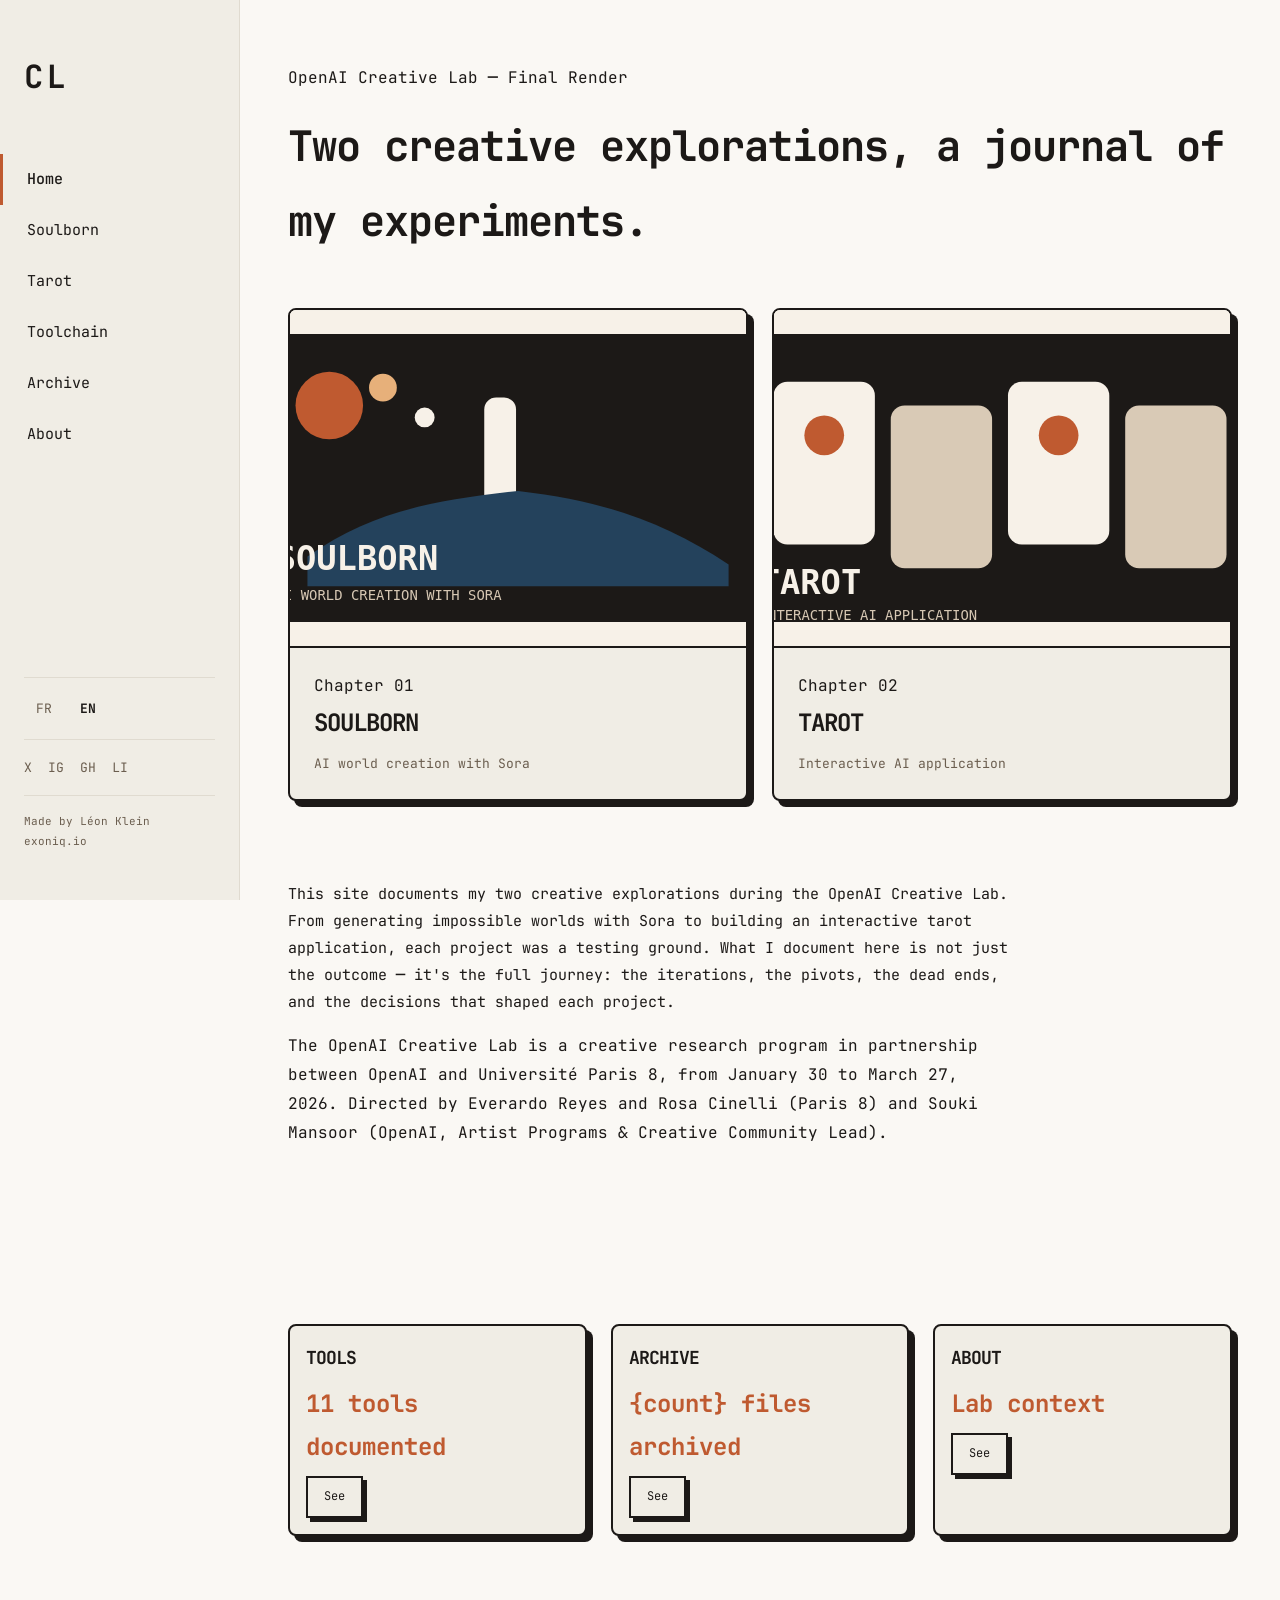
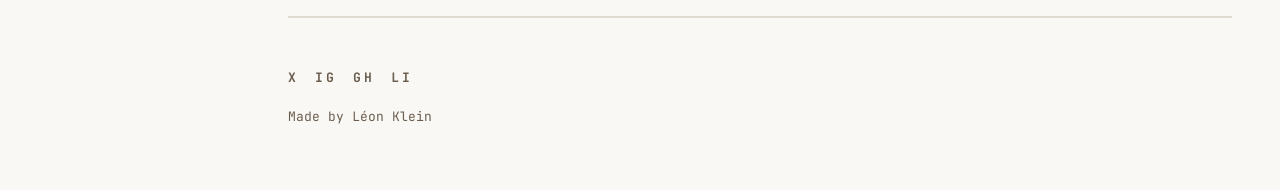
==== commit 3e208c15: "phase 8 refonte" ====
--- a/index.html
+++ b/index.html
@@ -39,6 +39,7 @@
       <li><a href="tarot.html" data-i18n="sidebar.nav.tarot">Tarot</a></li>
       <li><a href="tools.html" data-i18n="sidebar.nav.tools">Toolchain</a></li>
       <li><a href="archive.html" data-i18n="sidebar.nav.archive">Archive</a></li>
+      <li><a href="about.html" data-i18n="sidebar.nav.about">About</a></li>
     </ul>
 
     <div class="sidebar__divider"></div>
@@ -109,7 +110,7 @@
         <div class="card preview-card reveal">
           <h3 class="preview-card__title" data-i18n="homepage.previews.about.title">About</h3>
           <p class="preview-card__stat" data-i18n="homepage.previews.about.stat">Lab context</p>
-          <a href="#about" class="btn btn--sm preview-card__btn" data-i18n="homepage.previews.about.cta">See</a>
+          <a href="about.html" class="btn btn--sm preview-card__btn" data-i18n="homepage.previews.about.cta">See</a>
         </div>
       </div>
     </section>
